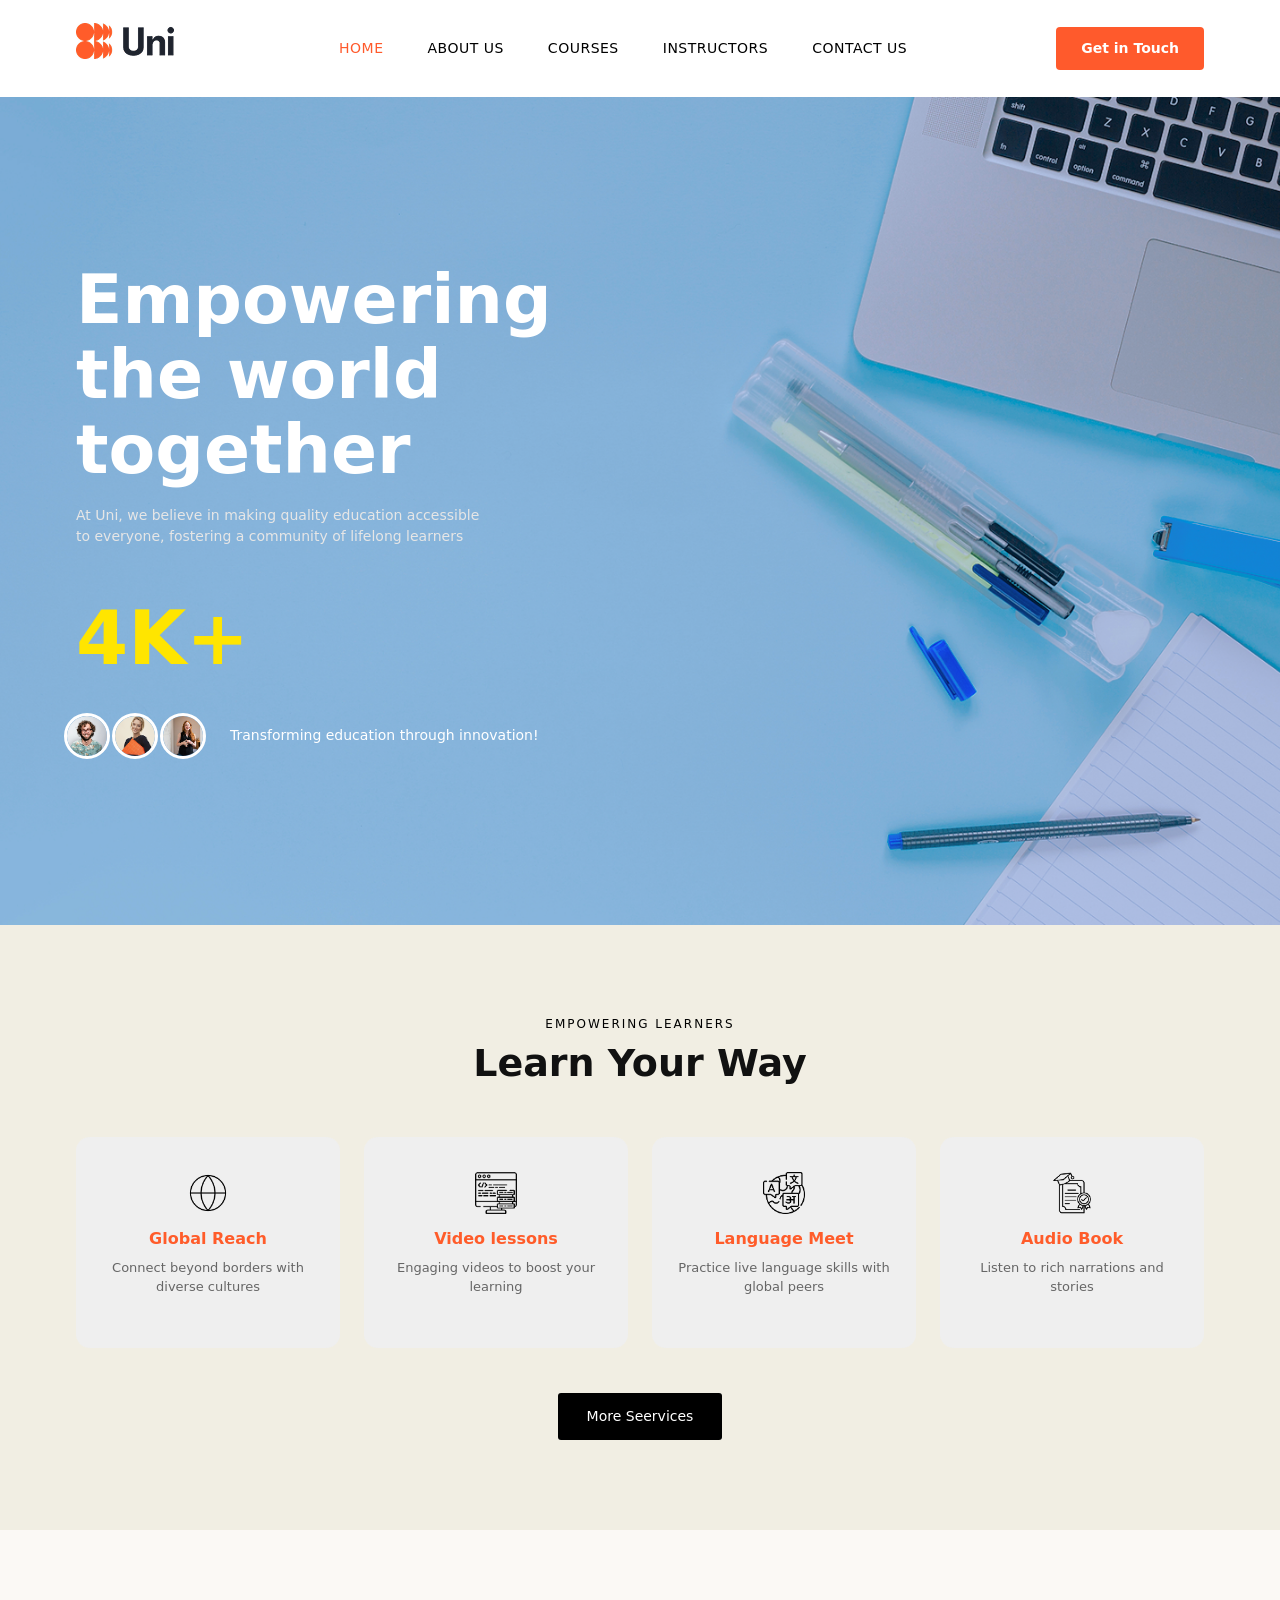
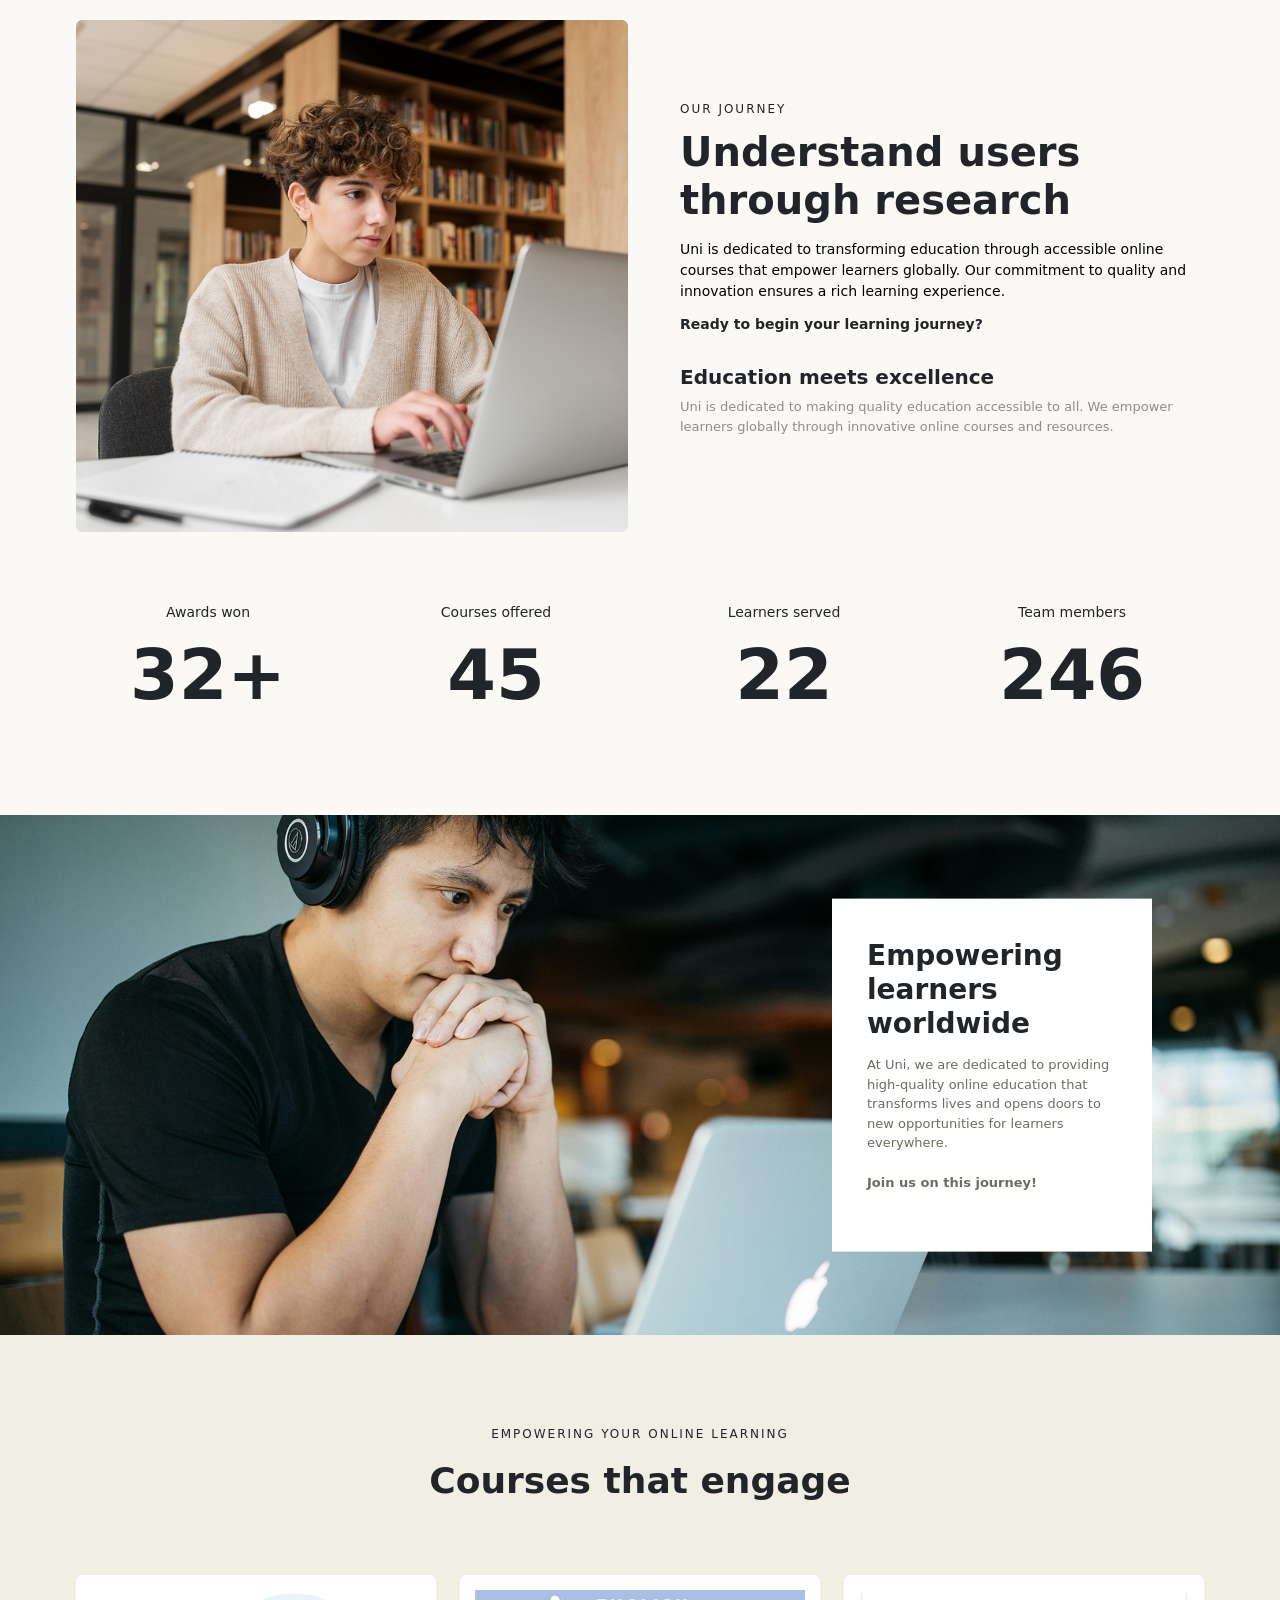
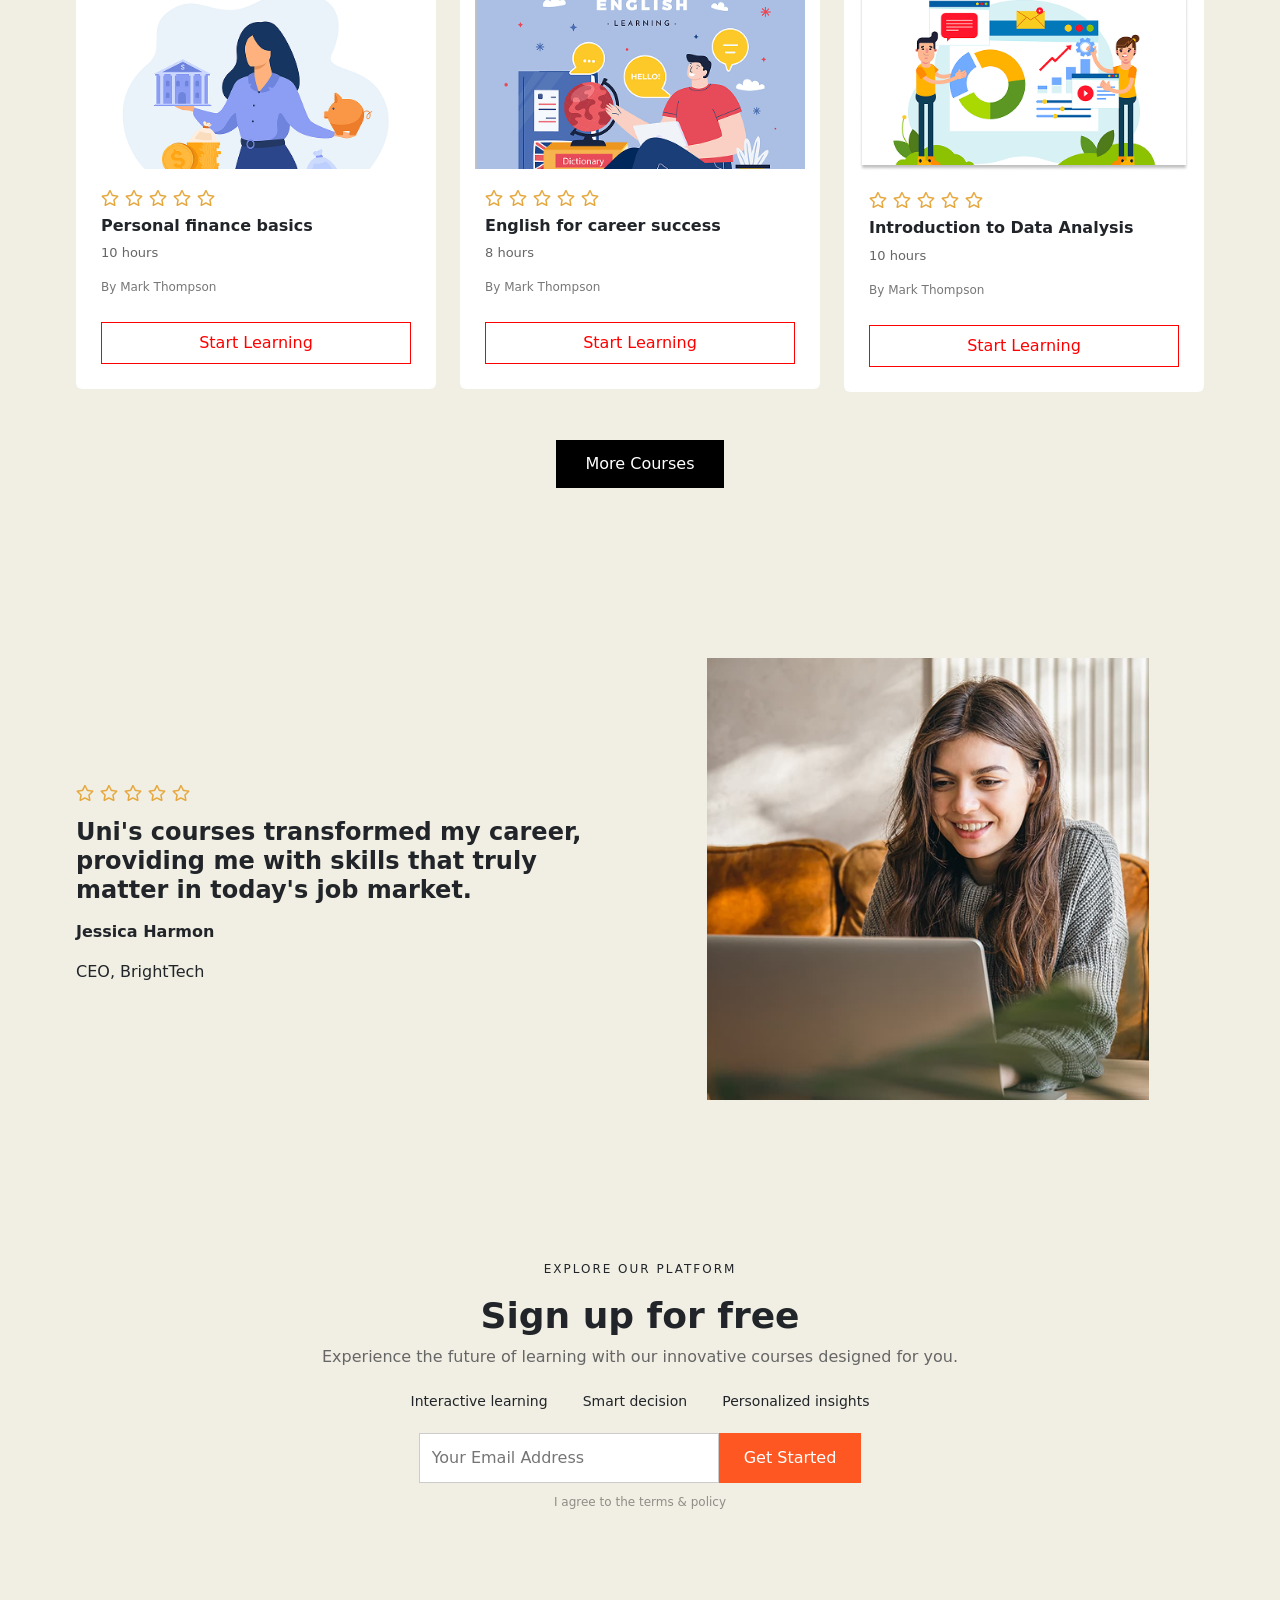
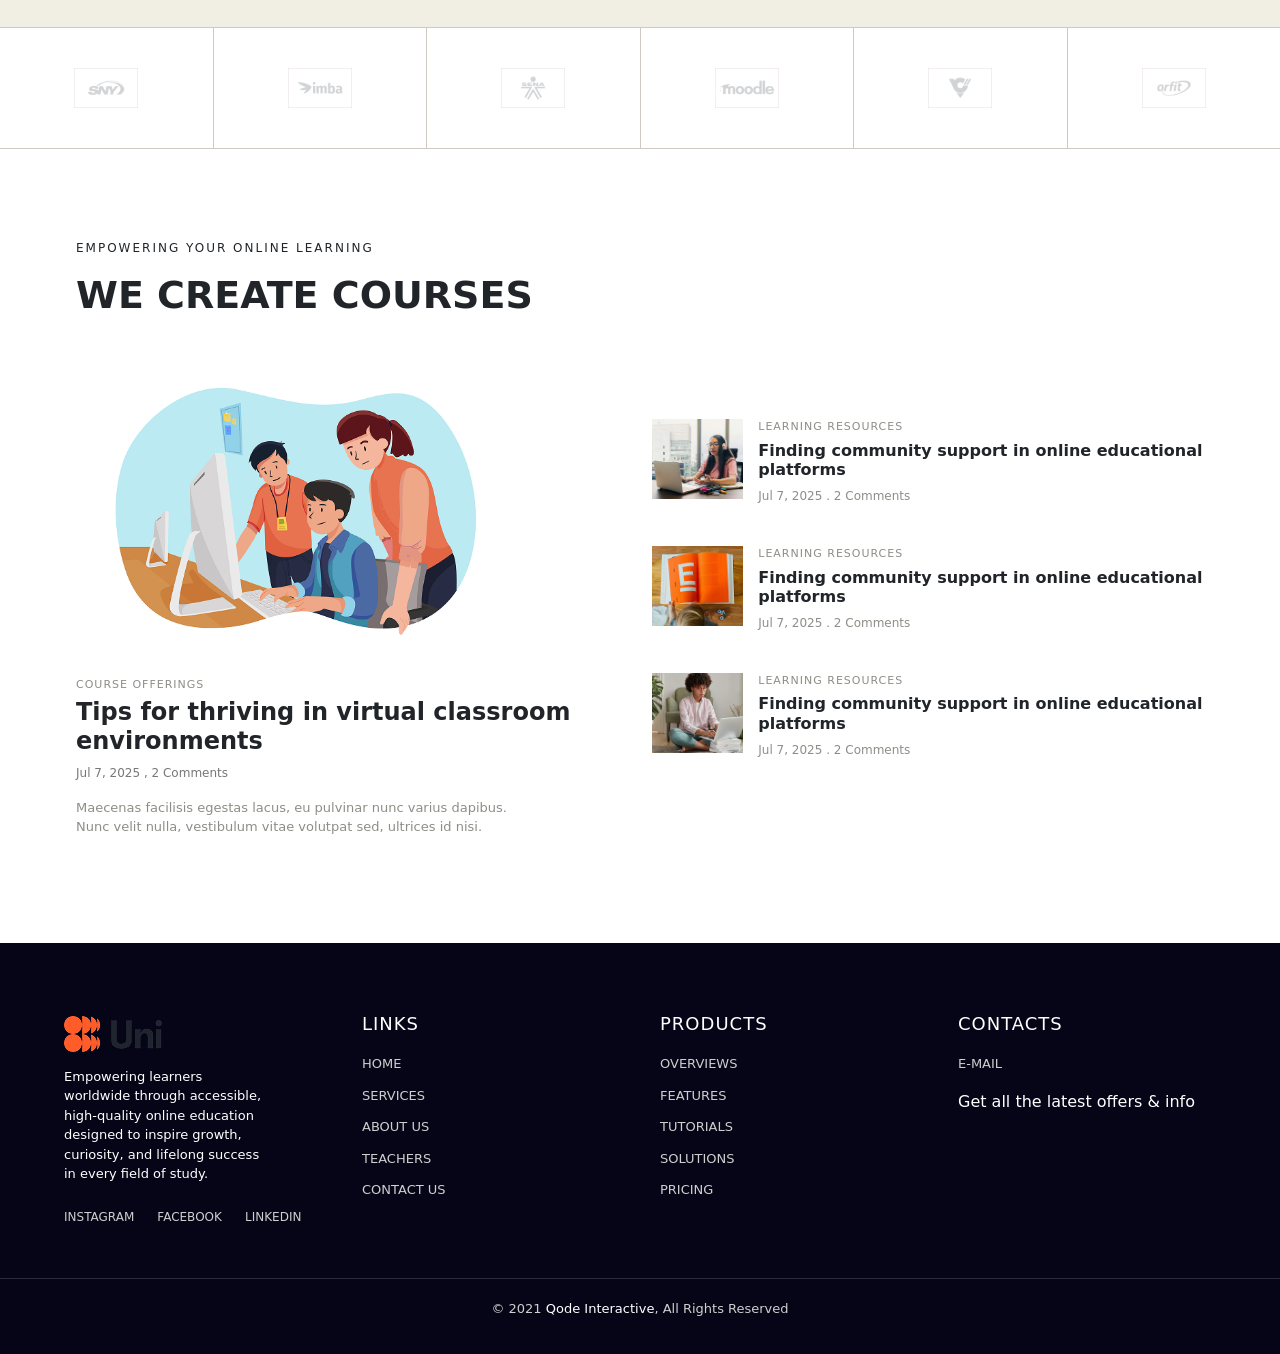
==== index.html @ 6bf29e07 "upload project" ====
<!doctype html>
<html lang="en">
  <head>
    <meta charset="UTF-8" />
    <meta name="viewport" content="width=device-width, initial-scale=1.0" />
    <title>Uni Website</title>


    <link
      href="https://cdn.jsdelivr.net/npm/bootstrap@5.3.8/dist/css/bootstrap.min.css"
      rel="stylesheet"
      integrity="sha384-sRIl4kxILFvY47J16cr9ZwB07vP4J8+LH7qKQnuqkuIAvNWLzeN8tE5YBujZqJLB"
      crossorigin="anonymous"
    />


    <link rel="stylesheet" href="./style.css" />
  </head>
  <body>
  
    <nav class="navbar navbar-expand-lg">
      <div class="container">
      
        <a class="navbar-brand" href="#">
          <div class="logo"><img src="./images/LOGO (1).png"></div>
        </a>

        
        <button
          class="navbar-toggler"
          type="button"
          data-bs-toggle="collapse"
          data-bs-target="#navbarNav"
        >
          <span class="navbar-toggler-icon"></span>
        </button>

        
        <div
          class="collapse navbar-collapse justify-content-center"
          id="navbarNav"
        >
          <ul class="navbar-nav">
            <li class="nav-item">
              <a class="nav-link active" href="./index.html">HOME</a>
            </li>
            <li class="nav-item">
              <a class="nav-link" href="./index2.html">ABOUT US</a>
            </li>
            <li class="nav-item">
              <a class="nav-link" href="./index3.html">COURSES</a>
            </li>
            <li class="nav-item">
              <a class="nav-link" href="./index4.html">INSTRUCTORS</a>
            </li>
            <li class="nav-item">
              <a class="nav-link" href="./index5.html">CONTACT US</a>
            </li>
          </ul>
        </div>

  
        <a href="#" class="btn btn-orange">Get in Touch</a>
      </div>
    </nav>

  
    <section class="hero">
      <div class="container">
        <div class="row align-items-center">
          <div class="col-lg-6">
            <h1>Empowering <br />the world <br />together</h1>

            <p>
              At Uni, we believe in making quality education accessible to
              everyone, fostering a community of lifelong learners
            </p>

            <div class="count">4K+</div>

            <div class="students">
              <img src="./images/student 1.png" />
              <img src="./images/student 2.png" />
              <img src="./images/student 3.png" />
              <span>Transforming education through innovation!</span>
            </div>
          </div>
        </div>
      </div>
    </section>
    
<section class="learn-section">
  <div class="container text-center">

    <p class="learn-subtitle">EMPOWERING LEARNERS</p>
    <h2 class="learn-title">Learn Your Way</h2>

    <div class="row justify-content-center learn-row">


      <div class="col-lg-3 col-md-6">
        <div class="learn-card">
          <img src="./images/globe.png">
          <h5>Global Reach</h5>
          <p>Connect beyond borders with diverse cultures</p>
        </div>
      </div>

    
      <div class="col-lg-3 col-md-6">
        <div class="learn-card">
          <img src="./images/data 2.png">
          <h5>Video lessons</h5>
          <p>Engaging videos to boost your learning</p>
        </div>
      </div>

    
      <div class="col-lg-3 col-md-6">
        <div class="learn-card">
          <img src="./images/data 2 (1).png">
          <h5>Language Meet</h5>
          <p>Practice live language skills with global peers</p>
        </div>
      </div>

    
      <div class="col-lg-3 col-md-6">
        <div class="learn-card">
          <img src="./images/data 2 (2).png">
          <h5>Audio Book</h5>
          <p>Listen to rich narrations and stories</p>
        </div>
      </div>

    </div>

    <button class="btn more-btn">More Seervices</button>

  </div>
</section>



<section class="journey-section">
  <div class="container">

    <div class="row align-items-center">

      
      <div class="col-lg-6">
        <div class="journey-img">
          <img src="./images/Frame 13.png" class="img-fluid">
        </div>
      </div>

    
      <div class="col-lg-6 journey-content">
        <p class="journey-sub">OUR JOURNEY</p>
        <h2>Understand users <br> through research</h2>

        <p class="journey-text">
          Uni is dedicated to transforming education through accessible online courses that empower learners globally.
          Our commitment to quality and innovation ensures a rich learning experience.
        </p>

        <p class="journey-bold">Ready to begin your learning journey?</p>

        <div class="journey-bottom">
          <h5>Education meets excellence</h5>
          <p>
            Uni is dedicated to making quality education accessible to all. We empower learners globally through innovative
            online courses and resources.
          </p>
        </div>
      </div>

    </div>

    
    <div class="row stats-row text-center">

      <div class="col-md-3 col-6">
        <p class="stat-title">Awards won</p>
        <h1>32+</h1>
      </div>

      <div class="col-md-3 col-6">
        <p class="stat-title">Courses offered</p>
        <h1>45</h1>
      </div>

      <div class="col-md-3 col-6">
        <p class="stat-title">Learners served</p>
        <h1>22</h1>
      </div>

      <div class="col-md-3 col-6">
        <p class="stat-title">Team members</p>
        <h1>246</h1>
      </div>

    </div>

  </div>
</section>



<section class="empower-section">
  <div class="container-fluid p-0 position-relative">

  
    <img src="./images/05..png" class="empower-img">

    
    <div class="empower-card">
      <h3>Empowering<br>learners<br>worldwide</h3>

      <p>
        At Uni, we are dedicated to providing high-quality online education that transforms
        lives and opens doors to new opportunities for learners everywhere.
      </p>

      <p class="empower-join">Join us on this journey!</p>
    </div>

  </div>
</section>



<section class="courses-section">
  <div class="container">

    <p class="section-sub">EMPOWERING YOUR ONLINE LEARNING</p>
    <h2 class="section-title text-center">Courses that engage</h2>

    <div class="row mt-5 g-4">

    
      <div class="col-lg-4 col-md-6">
        <div class="course-card">
          <img src="./images/Frame 22.png" class="img-fluid">
          <div class="course-body">
            <div class="stars"><img src="./images/stars.png"></div>
            <h6>Personal finance basics</h6>
            <p class="duration">10 hours</p>
            <p class="author">By Mark Thompson</p>
            <button class="start-btn">Start Learning</button>
          </div>
        </div>
      </div>

      
      <div class="col-lg-4 col-md-6">
        <div class="course-card">
          <img src="./images/card 2.png" class="img-fluid">
          <div class="course-body">
            <div class="stars"><img src="./images/stars.png"></div>
            <h6>English for career success</h6>
            <p class="duration">8 hours</p>
            <p class="author">By Mark Thompson</p>
            <button class="start-btn">Start Learning</button>
          </div>
        </div>
      </div>

  
      <div class="col-lg-4 col-md-6">
        <div class="course-card">
          <img src="./images/Frame 22 (2).png" class="img-fluid">
          <div class="course-body">
            <div class="stars"><img src="./images/stars.png"></div>
            <h6>Introduction to Data Analysis</h6>
            <p class="duration">10 hours</p>
            <p class="author">By Mark Thompson</p>
            <button class="start-btn">Start Learning</button>
          </div>
        </div>
      </div>

    </div>

    <div class="text-center">
      <button class="black-btn mt-5">More Courses</button>
    </div>

  </div>
</section>


<section class="testimonial-section">
  <div class="container">
    <div class="row align-items-center">

      <div class="col-lg-6">
        <div class="stars"><img src="./images/stars.png"></div>
        <h4 class="testimonial-text">
          Uni's courses transformed my career, providing me with skills that truly matter in today's job market.
        </h4>
        <p class="testimonial-name">Jessica Harmon</p>
        <span class="testimonial-role">CEO, BrightTech</span>
      </div>

      <div class="col-lg-6 text-center">
        <img src="./images/Frame 34.png" class="img-fluid testimonial-img">
      </div>

    </div>
  </div>
</section>


<section class="signup-section text-center">
  <div class="container">

    <p class="section-sub">EXPLORE OUR PLATFORM</p>
    <h2 class="section-title">Sign up for free</h2>
    <p class="signup-desc">
      Experience the future of learning with our innovative courses designed for you.
    </p>

    <div class="features">
      <span> Interactive learning</span>
      <span> Smart decision</span>
      <span>Personalized insights</span>
    </div>

    <div class="signup-box">
      <input type="text" placeholder="Your Email Address">
      <button class="get-btn">Get Started</button>
    </div>

    <p class="terms">I agree to the terms & policy</p>

  </div>
</section>




<section class="logo-section">
  <div class="logo-container">

    <div class="logo-box">
      <img src="./images/Frame 53.svg">
    </div>

    <div class="logo-box">
      <img src="./images/Frame 55.svg">
    </div>

    <div class="logo-box">
      <img src="./images/Frame 57.svg">
    </div>

    <div class="logo-box">
      <img src="./images/Frame 54.svg">
    </div>

    <div class="logo-box">
      <img src="./images/Frame 56.svg">
    </div>

    <div class="logo-box">
      <img src="./images/Frame 58.svg">
    </div>

  </div>
</section>




<section class="create-course-section">
  <div class="container">

    <p class="create-sub">EMPOWERING YOUR ONLINE LEARNING</p>
    <h2 class="create-title">WE CREATE COURSES</h2>

    <div class="row align-items-center mt-5">

      
      <div class="col-lg-6">

        <img src="./images/Frame 60.png"
        class="img-fluid main-illustration">

        <p class="mini-sub mt-4">COURSE OFFERINGS</p>
        <h4 class="left-heading">
          Tips for thriving in virtual classroom environments
        </h4>

        <p class="left-date">Jul 7, 2025 , 2 Comments</p>

        <p class="left-desc">
          Maecenas facilisis egestas lacus, eu pulvinar nunc varius dapibus.
          Nunc velit nulla, vestibulum vitae volutpat sed, ultrices id nisi.
        </p>

      </div>

    
      <div class="col-lg-6">

        
        <div class="blog-item d-flex">
          <img src="./images/Frame 62.png" class="blog-img">
          <div>
            <p class="mini-sub">LEARNING RESOURCES</p>
            <h6>Finding community support in online educational platforms</h6>
            <p class="blog-date">Jul 7, 2025 . 2 Comments</p>
          </div>
        </div>

      
        <div class="blog-item d-flex">
          <img src="./images/Frame 62 (1).png" class="blog-img">
          <div>
            <p class="mini-sub">LEARNING RESOURCES</p>
            <h6>Finding community support in online educational platforms</h6>
            <p class="blog-date">Jul 7, 2025 . 2 Comments</p>
          </div>
        </div>

      
        <div class="blog-item d-flex">
          <img src="./images/Frame 62 (2).png" class="blog-img">
          <div>
            <p class="mini-sub">LEARNING RESOURCES</p>
            <h6>Finding community support in online educational platforms</h6>
            <p class="blog-date">Jul 7, 2025 . 2 Comments</p>
          </div>
        </div>

      </div>

    </div>

  </div>
</section>




<footer class="footer">
  <div class="footer-container">

    
    <div class="footer-col footer-about">
      <h2 class="logo"><img src="./images/LOGO (1).png"></h2>
      <p>
        Empowering learners worldwide through accessible, high-quality online education
        designed to inspire growth, curiosity, and lifelong success in every field of study.
      </p>

      <div class="social-links">
        <a href="#">INSTAGRAM</a>
        <a href="#">FACEBOOK</a>
        <a href="#">LINKEDIN</a>
      </div>
    </div>

    
    <div class="footer-col">
      <h3>LINKS</h3>
      <nav class="footer-nav">
        <a href="#">HOME</a>
        <a href="#">SERVICES</a>
        <a href="#">ABOUT US</a>
        <a href="#">TEACHERS</a>
        <a href="#">CONTACT US</a>
      </nav>
    </div>


    <div class="footer-col">
      <h3>PRODUCTS</h3>
      <nav class="footer-nav">
        <a href="#">OVERVIEWS</a>
        <a href="#">FEATURES</a>
        <a href="#">TUTORIALS</a>
        <a href="#">SOLUTIONS</a>
        <a href="#">PRICING</a>
      </nav>
    </div>

    
    <div class="footer-col">
      <h3>CONTACTS</h3>
      <nav class="footer-nav">
        <a href="#">E-MAIL</a>
      </nav>
      <p class="subscribe"></p> Get all the latest offers & info</p>
    </div>

  </div>

  
  <div class="footer-bottom">
    <p>© 2021 <a href="#">Qode Interactive</a>, All Rights Reserved</p>
  </div>
</footer>






    
    <script
      src="https://cdn.jsdelivr.net/npm/bootstrap@5.3.8/dist/js/bootstrap.bundle.min.js"
      integrity="sha384-FKyoEForCGlyvwx9Hj09JcYn3nv7wiPVlz7YYwJrWVcXK/BmnVDxM+D2scQbITxI"
      crossorigin="anonymous"
    ></script>
  </body>
</html>
---- style.css ----
*{
  margin:0;
  padding:0;
  box-sizing:border-box;
}




.container{
  width:90%;
  max-width:1472px;
  margin:auto;
}


.navbar{
  background:#ffffff;
  padding:18px 0;
}

.navbar-brand{
  font-weight:700;
  font-size:22px;
}

.logo-dot{
  color:#ff5a2c;
}

.nav-link{
  color:#000 !important;
  font-weight:500;
  margin:0 14px;
  font-size:14px;
  letter-spacing:0.5px;
}

.nav-link.active{
  color:#ff5a2c !important;
}

.btn-orange{
  background:#ff5a2c;
  color:#fff;
  padding:10px 24px;
  border-radius:4px;
  font-size:14px;
  font-weight:600;
}

.btn-orange:hover{
  background:#e64a19;
  color:#fff;
}


.hero{
  background:url(./images/BANNER.png);
  background-size:cover;
  background-position:center;
  min-height:92vh;
  display:flex;
  align-items:center;
  color:#fff;
}


.hero h1{
  font-size:68px;
  font-weight:700;
  line-height:1.1;
}

.hero p{
  font-size:14px;
  color:#e6e6e6;
  margin-top:18px;
  width:75%;
}


.count{
  font-size:75px;
  font-weight:700;
  color:#ffe500;
  margin-top:35px;
}


.students{
  display:flex;
  align-items:center;
  gap:14px;
  margin-top:18px;
}

.students img{
  width:46px;
  height:46px;
  border-radius:50%;
  border:3px solid #fff;
  margin-left:-12px;
}

.students span{
  font-size:14px;
  margin-left:10px;
  color:#fff;
}


@media(max-width:992px){

  .hero h1{
    font-size:48px;
  }

  .hero p{
    width:100%;
  }

}

@media(max-width:768px){

  .hero{
    text-align:center;
    padding:60px 0;
  }

  .hero h1{
    font-size:38px;
  }

  .students{
    justify-content:center;
    flex-wrap:wrap;
  }

}






.learn-section{
  background:#F1EEE3;
  padding:90px 0;
  text-align:center;
}

.learn-subtitle{
  font-size:12px;
  letter-spacing:2px;
  color:#000000;
  margin-bottom:8px;
}

.learn-title{
  font-size:38px;
  font-weight:700;
  color:#111;
}

.learn-row{
  margin-top:50px;
}

.learn-card{
  background:#efefef;
  padding:35px 20px;
  border-radius:14px;
  height:100%;
  transition:0.3s;
}

.learn-card:hover{
  transform:translateY(-8px);
}

.learn-card img{
  width:42px;
  margin-bottom:15px;
}

.learn-card h5{
  color:#FF5C2A;
  font-size:16px;
  margin-bottom:10px;
  font-weight:600;
}

.learn-card p{
  font-size:13px;
  color:#666;
}


.more-btn{
  background:#000;
  color:#fff;
  padding:12px 28px;
  margin-top:45px;
  border-radius:3px;
  font-size:14px;
}

.more-btn:hover{
  background:#000000;
  color:#fff;
}


@media (max-width:1200px){
  .learn-section{
    padding:80px 0;
  }
}


@media (max-width:992px){

  .learn-title{
    font-size:32px;
  }

  .learn-row{
    row-gap:25px;
  }

  .learn-card{
    padding:30px 18px;
  }

  .learn-card img{
    width:38px;
  }

}


@media (max-width:768px){

  .learn-section{
    padding:70px 0;
  }

  .learn-subtitle{
    font-size:11px;
  }

  .learn-title{
    font-size:26px;
  }

  .learn-row{
    margin-top:35px;
    row-gap:20px;
  }

  .learn-card{
    padding:28px 18px;
  }

  .learn-card h5{
    font-size:15px;
  }

  .learn-card p{
    font-size:12px;
  }

  .more-btn{
    margin-top:35px;
    padding:11px 24px;
    font-size:13px;
  }

}


@media (max-width:480px){

  .learn-title{
    font-size:22px;
  }

  .learn-card{
    padding:25px 15px;
  }

  .learn-card img{
    width:34px;
  }

  .more-btn{
    width:70%;
  }

}





.journey-section{
  background:#FBF9F5;
  padding:90px 0;
}

.journey-img img{
  width:100%;
  border-radius:6px;
}


.journey-content{
  padding-left:40px;
}

.journey-sub{
  font-size:12px;
  letter-spacing:2px;
  margin-bottom:10px;
}

.journey-content h2{
  font-size:40px;
  font-weight:700;
  margin-bottom:15px;
}

.journey-text{
  font-size:14px;
  color:#000000;
  margin-bottom:12px;
}

.journey-bold{
  font-size:14px;
  font-weight:600;
  margin-bottom:30px;
}

.journey-bottom h5{
  font-weight:700;
  margin-bottom:8px;
}

.journey-bottom p{
  font-size:13px;
  color:#8E8D87;
}


.stats-row{
  margin-top:70px;
}

.stat-title{
  font-size:14px;
  margin-bottom:10px;
}

.stats-row h1{
  font-size:70px;
  font-weight:800;
}


@media(max-width:992px){

  .journey-content{
    padding-left:0;
    margin-top:40px;
  }

  .journey-content h2{
    font-size:32px;
  }

  .stats-row h1{
    font-size:50px;
  }
}

@media(max-width:768px){

  .journey-section{
    padding:70px 0;
    text-align:center;
  }

  .journey-content h2{
    font-size:26px;
  }

  .stats-row{
    row-gap:30px;
  }

  .stats-row h1{
    font-size:42px;
  }
}



.empower-section{
  position:relative;
  width:100%;
}

.empower-img{
  width:100%;
  height:520px;
  object-fit:cover;
  display:block;
}


.empower-card{
  position:absolute;
  top:50%;
  right:10%;
  transform:translateY(-50%);
  background:#FFFFFF;
  padding:40px 35px;
  width:320px;
}

.empower-card h3{
  font-size:28px;
  font-weight:700;
  margin-bottom:15px;
}

.empower-card p{
  font-size:13px;
  color:#6E6C62;
  margin-bottom:20px;
}

.empower-join{
  font-weight:600;
  color:#000;
}


@media(max-width:992px){

  .empower-img{
    height:450px;
  }

  .empower-card{
    right:5%;
    width:300px;
  }
}

@media(max-width:768px){

  .empower-img{
    height:420px;
  }

  .empower-card{
    position:static;
    transform:none;
    width:90%;
    margin: -80px auto 0;
    text-align:center;
  }
}

@media(max-width:480px){

  .empower-card{
    padding:30px 20px;
  }

  .empower-card h3{
    font-size:22px;
  }
}





.courses-section{
  background:#F1EEE3;
  padding:90px 0;
}

.section-sub{
  text-align:center;
  font-size:12px;
  letter-spacing:2px;
}

.section-title{
  font-size:36px;
  font-weight:700;
  margin-top:10px;
}


.course-card{
  background:white;
  padding:15px;
  border-radius:6px;
}

.course-body{
  padding:10px;
}

.stars{
  color:orange;
  font-size:14px;
  margin:8px 0;
}

.course-body h6{
  font-weight:600;
}

.duration{
  font-size:13px;
  color:#666;
}

.author{
  font-size:12px;
  color:#777;
}

.start-btn{
  width:100%;
  border:1px solid red;
  background:none;
  padding:8px;
  margin-top:10px;
  color:red;
}

.black-btn{
  background:#000;
  color:#fff;
  padding:12px 30px;
  border:none;
}


.testimonial-section{
  background:#F1EEE3;
  padding:80px 0;
}

.testimonial-text{
  font-weight:600;
  margin:15px 0;
}

.testimonial-name{
  font-weight:600;
}

.testimonial-img{
  width:80%;
}


.signup-section{
  background:#F1EEE3;
  padding:80px 0 100px;
}

.signup-desc{
  color:#666;
  margin-bottom:20px;
}

.features span{
  margin:0 15px;
  font-size:14px;
}

.signup-box{
  display:flex;
  justify-content:center;
  margin-top:20px;
}

.signup-box input{
  width:300px;
  padding:12px;
  border:1px solid #ccc;
}

.get-btn{
  background:#ff5722;
  color:#fff;
  border:none;
  padding:12px 25px;
}

.terms{
  font-size:12px;
  color:#8E8D87;
  margin-top:10px;
}


@media (max-width:1200px){

  .section-title{
    font-size:32px;
  }

  .course-card{
    padding:12px;
  }

  .testimonial-img{
    width:90%;
  }
}


@media (max-width:992px){

  .courses-section,
  .testimonial-section,
  .signup-section{
    padding:70px 0;
  }

  .section-title{
    font-size:28px;
  }

  .course-body h6{
    font-size:15px;
  }

  .testimonial-text{
    font-size:18px;
  }

  .testimonial-section .row{
    text-align:center;
  }

  .testimonial-img{
    margin-top:30px;
    width:80%;
  }

}


@media (max-width:768px){

  .section-sub{
    font-size:11px;
  }

  .section-title{
    font-size:24px;
  }

  .courses-section{
    padding:60px 0;
  }

  .course-card{
    margin-bottom:15px;
  }

  .black-btn{
    padding:10px 22px;
    font-size:14px;
  }

  
  .testimonial-text{
    font-size:16px;
    line-height:1.5;
  }

  .testimonial-img{
    width:100%;
    margin-top:25px;
  }

  
  .signup-desc{
    font-size:14px;
    padding:0 10px;
  }

  .features{
    display:flex;
    flex-direction:column;
    gap:8px;
    margin-top:15px;
  }

  .signup-box{
    flex-direction:column;
    align-items:center;
    gap:10px;
  }

  .signup-box input{
    width:90%;
  }

  .get-btn{
    width:90%;
  }

}


@media (max-width:480px){

  .section-title{
    font-size:20px;
  }

  .course-body{
    text-align:center;
  }

  .stars{
    font-size:12px;
  }

  .testimonial-text{
    font-size:15px;
  }

  .terms{
    font-size:11px;
  }

}




.logo-section{
  width:100%;
  background:white;
  padding:0;
}


.logo-container{
  width:100%;
  display:flex;
  border-top:1px solid #cfcac1;
  border-bottom:1px solid #cfcac1;
}


.logo-box{
  flex:1;
  height:120px;
  display:flex;
  align-items:center;
  justify-content:center;
  border-right:1px solid #cfcac1;
}

.logo-box:last-child{
  border-right:none;
}


.logo-box img{
  width:100%;          
  max-width:120px;     
  max-height:40px;
  object-fit:contain;
  
}

.logo-box img:hover{
  opacity:0.8;
}


@media(max-width:992px){

  .logo-box{
    height:100px;
  }

  .logo-box img{
    max-width:90px;
    max-height:30px;
  }
}


@media(max-width:768px){

  .logo-container{
    flex-wrap:wrap;
  }

  .logo-box{
    width:33.33%;
    flex:none;
    border-bottom:1px solid #cfcac1;
  }
}


@media(max-width:480px){

  .logo-box{
    width:50%;
  }

}



.create-course-section{
  background:#FFFFFF;
  padding:90px 0;
}

.create-sub{
  font-size:12px;
  letter-spacing:2px;
  text-align:left;
}

.create-title{
  font-size:38px;
  font-weight:700;
  margin-top:8px;
}


.main-illustration{
  width:80%;
}

.mini-sub{
  font-size:11px;
  letter-spacing:1px;
  color:#8E8D87;
  margin-bottom:5px;
}

.left-heading{
  font-weight:700;
  margin-bottom:8px;
}

.left-date{
  font-size:12px;
  color:#777;
}

.left-desc{
  font-size:13px;
  color:#8E8D87;
  width:80%;
}


.blog-item{
  gap:15px;
  margin-bottom:25px;
  align-items:flex-start;
}

.blog-img{
  width:110px;
  height:80px;
  object-fit:cover;
}

.blog-item h6{
  font-weight:600;
}

.blog-date{
  font-size:12px;
  color:#8E8D87;
}


@media(max-width:992px){

  .create-title{
    font-size:30px;
  }

  .main-illustration{
    width:100%;
    margin-bottom:20px;
  }

  .left-desc{
    width:100%;
  }
}

@media(max-width:768px){

  .create-course-section{
    padding:70px 0;
  }

  .create-title{
    font-size:24px;
  }

  .blog-item{
    flex-direction:column;
  }

  .blog-img{
    width:100%;
    height:150px;
  }
}



.footer{
  background:#050517;
  color:#fff;
  padding-top:70px;
}

.footer-container{
  width:90%;
  max-width:1200px;
  margin:auto;
  display:flex;
  justify-content:space-between;
  gap:40px;
  flex-wrap:wrap;
}

.footer-col{
  flex:1;
  min-width:180px;
}

.logo{
  color:#ffd400;
  margin-bottom:15px;
}

.footer-about p{
  font-size:13px;
  color:#FFFFFF;
  width:80%;
}


.footer-col h3{
  margin-bottom:20px;
  font-size:18px;
  letter-spacing:1px;
}


.footer-nav{
  display:flex;
  flex-direction:column;
  gap:12px;
}

.footer-nav a{
  text-decoration:none;
  color:#cfcfcf;
  font-size:13px;
  transition:0.3s;
}

.footer-nav a:hover{
  color:#fff;
}

.social-links{
  margin-top:20px;
}

.social-links a{
  margin-right:18px;
  font-size:12px;
  color:#cfcfcf;
  text-decoration:none;
}

.social-links a:hover{
  color:#fff;
}


.subscribe{
  font-size:12px;
  color:#cfcfcf;
  margin-top:10px;
}


.footer-bottom{
  border-top:1px solid #2a2a40;
  text-align:center;
  padding:20px 0;
  margin-top:50px;
}

.footer-bottom p{
  font-size:13px;
  color:#cfcfcf;
}

.footer-bottom a{
  color:#fff;
  text-decoration:none;
}


@media (max-width:1200px){

  .footer-container{
    width:92%;
  }

  .footer-about p{
    width:100%;
  }
}


@media (max-width:992px){

  .footer-container{
    flex-wrap:wrap;
    gap:40px;
  }

  .footer-col{
    flex:45%;
  }

  .footer-col h3{
    font-size:16px;
  }

}


@media (max-width:768px){

  .footer{
    padding-top:50px;
  }

  .footer-container{
    flex-direction:column;
    gap:35px;
  }

  .footer-col{
    width:100%;
  }

  .footer-about p{
    font-size:13px;
    line-height:1.6;
  }

  .social-links{
    margin-top:15px;
  }

  .footer-nav a{
    font-size:13px;
  }

  .footer-bottom{
    margin-top:35px;
    padding:18px 10px;
  }

}


@media (max-width:480px){

  .logo{
    font-size:22px;
  }

  .footer-col h3{
    font-size:15px;
  }

  .footer-nav a{
    font-size:12px;
  }

  .footer-bottom p{
    font-size:12px;
  }

}
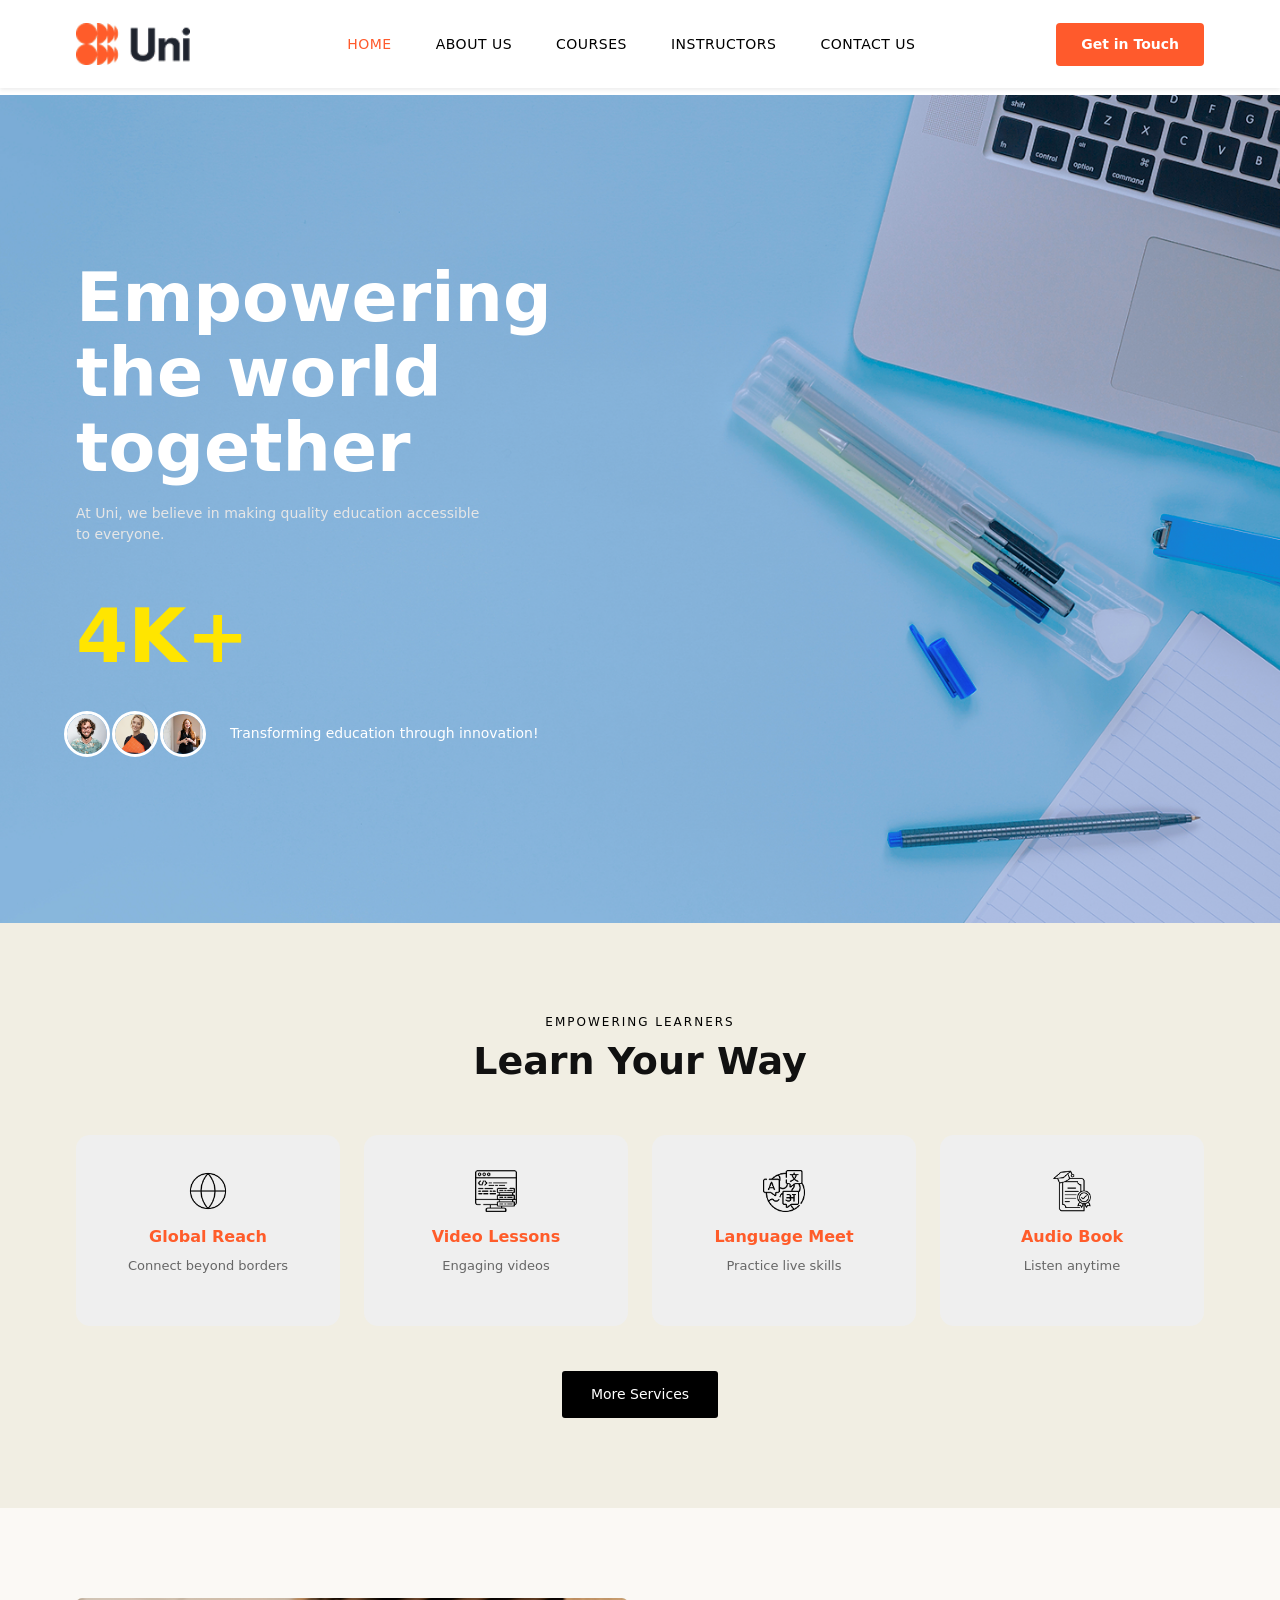
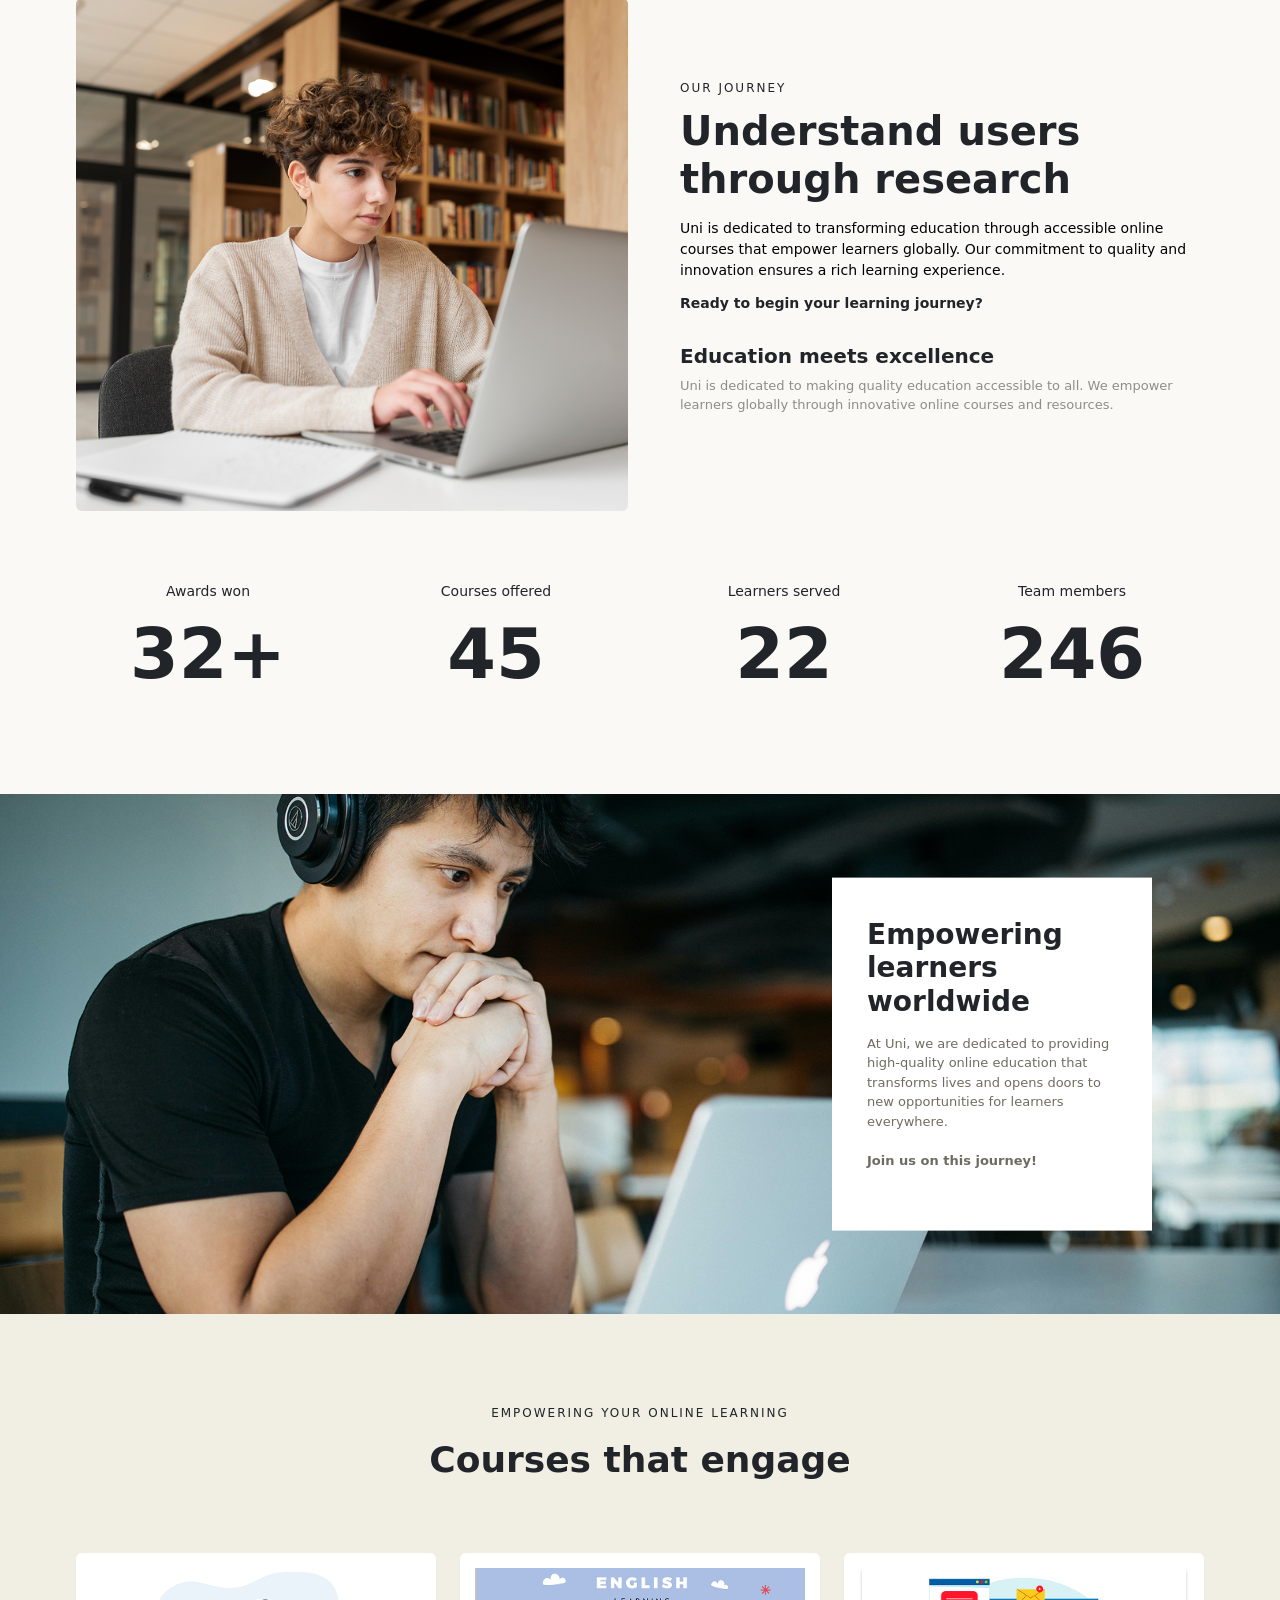
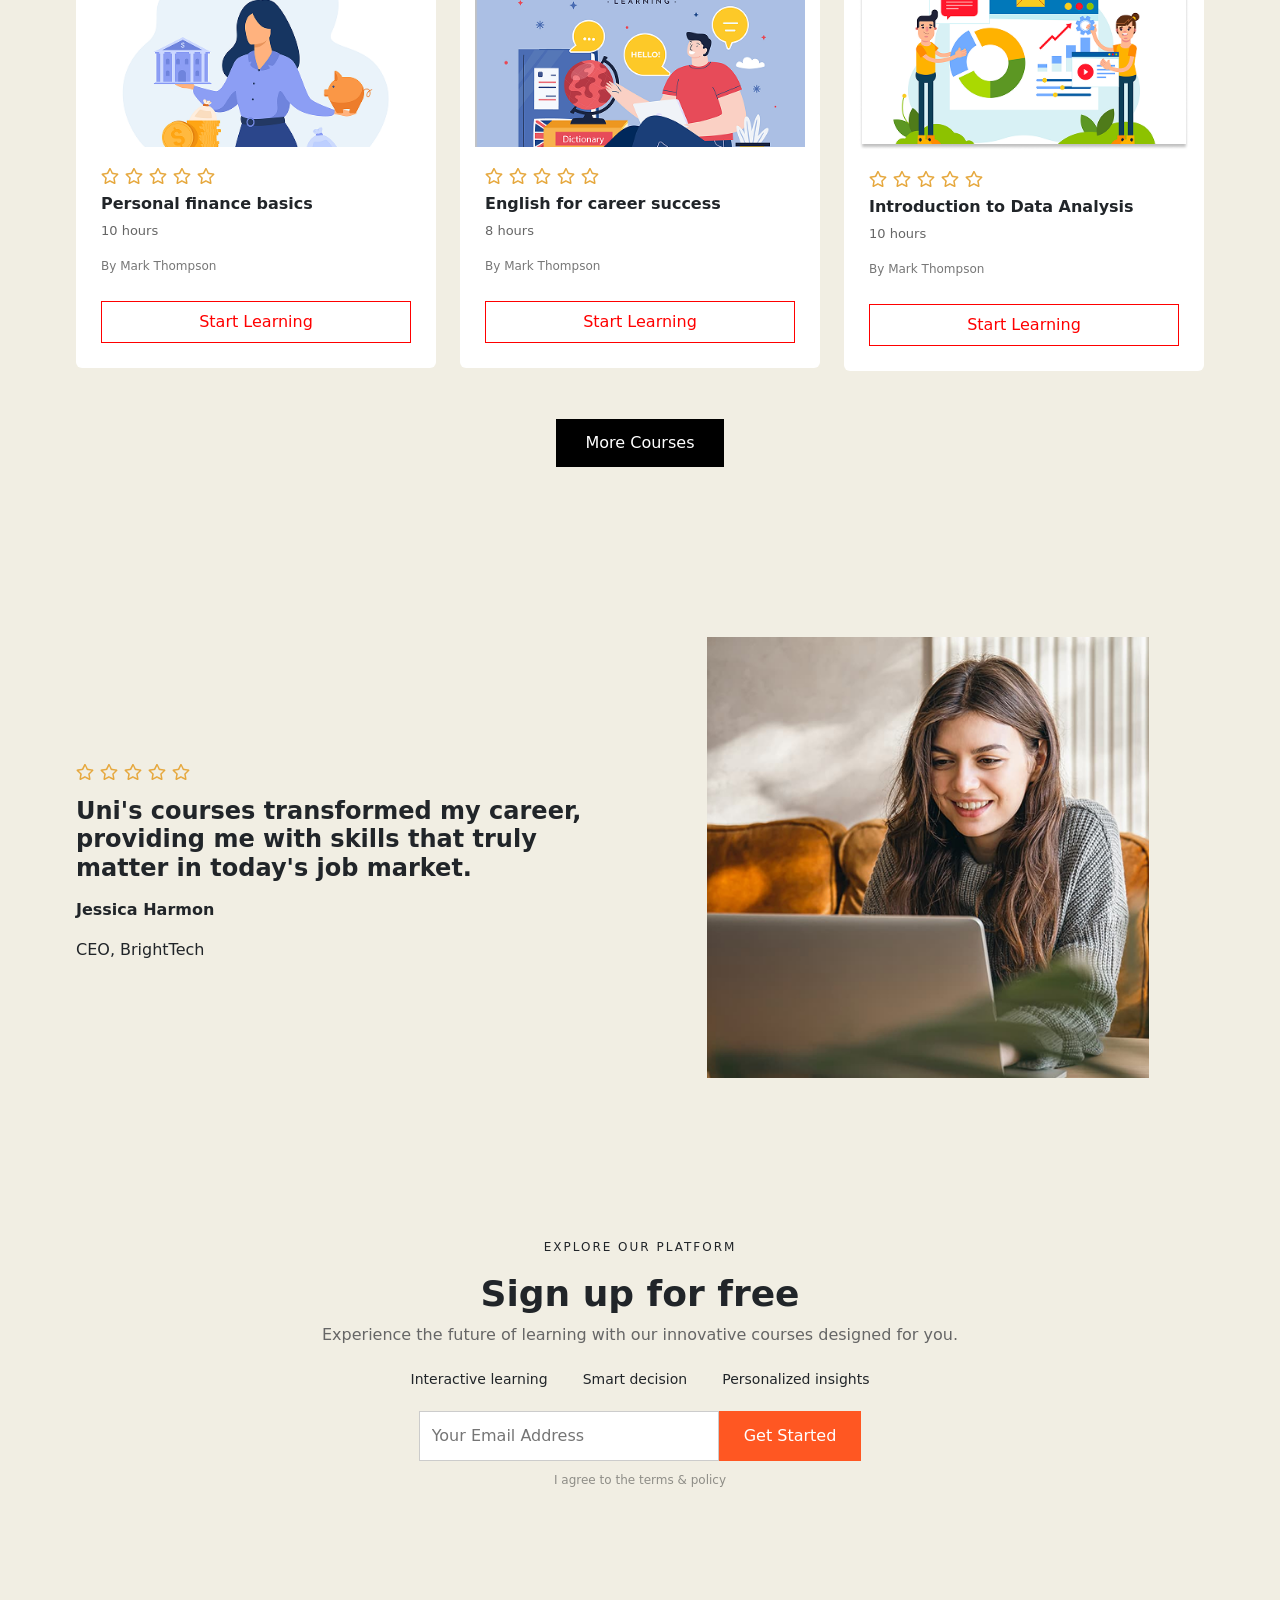
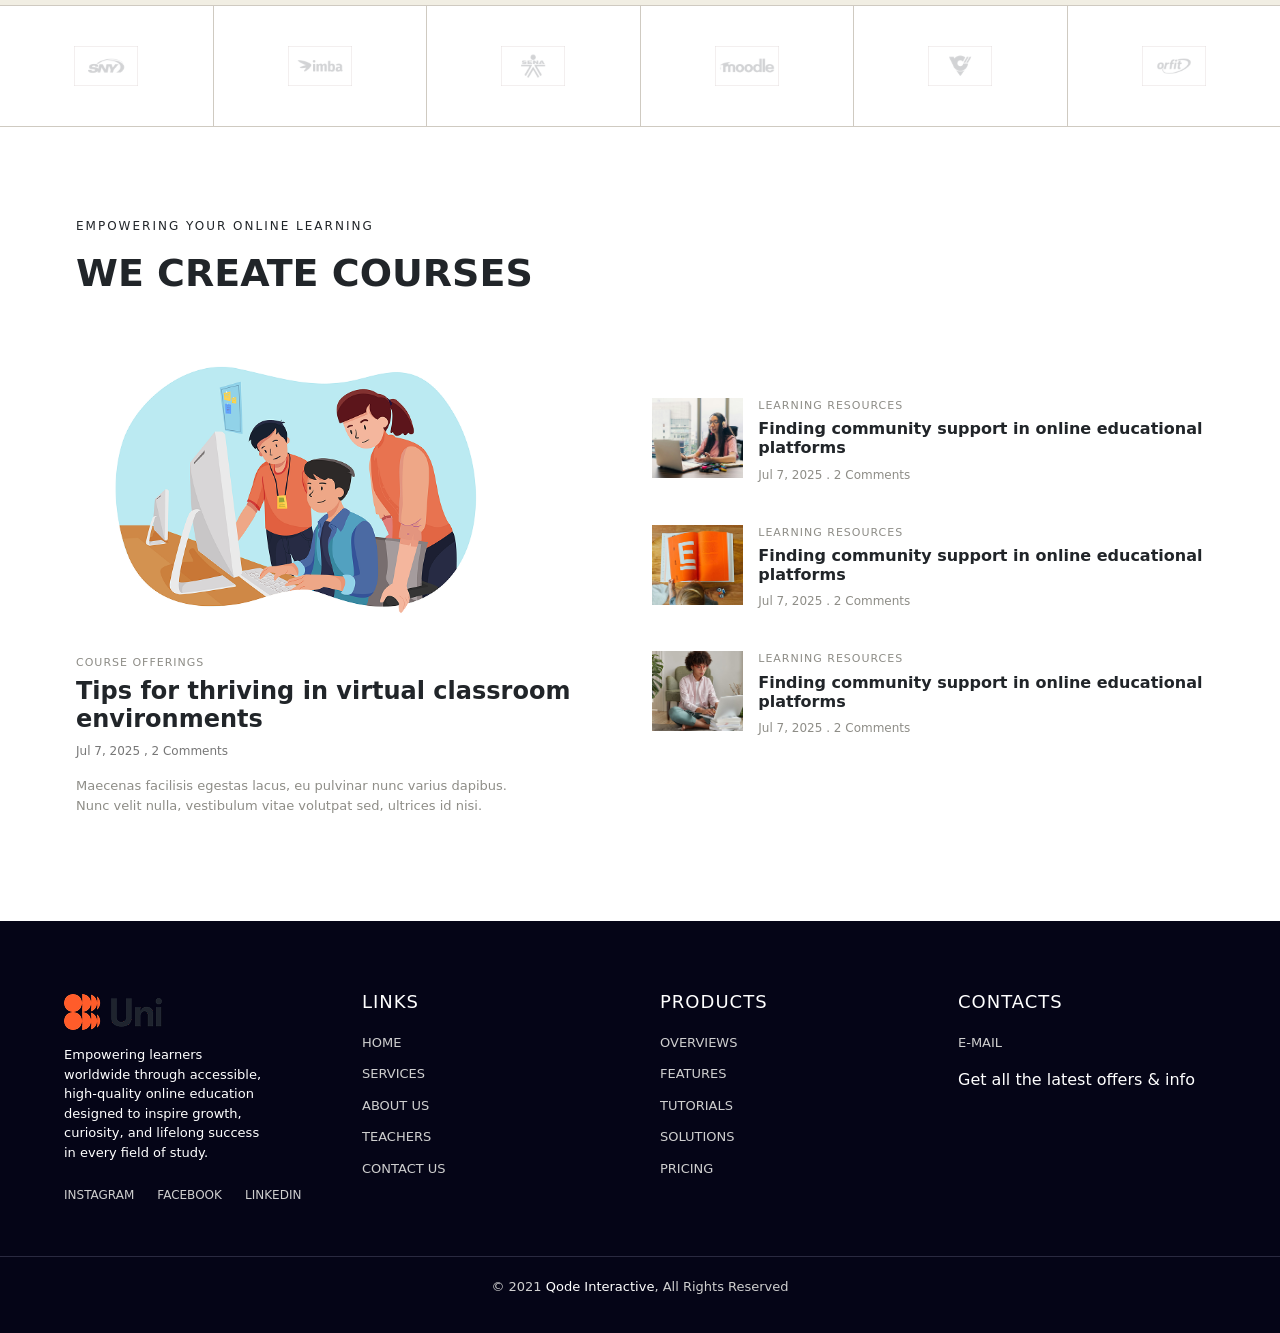
==== commit f371a98c: "first commit" ====
--- a/index.html
+++ b/index.html
@@ -1,144 +1,133 @@
 <!doctype html>
 <html lang="en">
-  <head>
-    <meta charset="UTF-8" />
-    <meta name="viewport" content="width=device-width, initial-scale=1.0" />
-    <title>Uni Website</title>
-
-
-    <link
-      href="https://cdn.jsdelivr.net/npm/bootstrap@5.3.8/dist/css/bootstrap.min.css"
-      rel="stylesheet"
-      integrity="sha384-sRIl4kxILFvY47J16cr9ZwB07vP4J8+LH7qKQnuqkuIAvNWLzeN8tE5YBujZqJLB"
-      crossorigin="anonymous"
-    />
-
-
-    <link rel="stylesheet" href="./style.css" />
-  </head>
-  <body>
-  
-    <nav class="navbar navbar-expand-lg">
-      <div class="container">
-      
-        <a class="navbar-brand" href="#">
-          <div class="logo"><img src="./images/LOGO (1).png"></div>
-        </a>
-
-        
-        <button
-          class="navbar-toggler"
-          type="button"
-          data-bs-toggle="collapse"
-          data-bs-target="#navbarNav"
-        >
-          <span class="navbar-toggler-icon"></span>
-        </button>
-
-        
-        <div
-          class="collapse navbar-collapse justify-content-center"
-          id="navbarNav"
-        >
-          <ul class="navbar-nav">
-            <li class="nav-item">
-              <a class="nav-link active" href="./index.html">HOME</a>
-            </li>
-            <li class="nav-item">
-              <a class="nav-link" href="./index2.html">ABOUT US</a>
-            </li>
-            <li class="nav-item">
-              <a class="nav-link" href="./index3.html">COURSES</a>
-            </li>
-            <li class="nav-item">
-              <a class="nav-link" href="./index4.html">INSTRUCTORS</a>
-            </li>
-            <li class="nav-item">
-              <a class="nav-link" href="./index5.html">CONTACT US</a>
-            </li>
-          </ul>
-        </div>
-
-  
-        <a href="#" class="btn btn-orange">Get in Touch</a>
-      </div>
-    </nav>
-
-  
-    <section class="hero">
-      <div class="container">
-        <div class="row align-items-center">
-          <div class="col-lg-6">
-            <h1>Empowering <br />the world <br />together</h1>
-
-            <p>
-              At Uni, we believe in making quality education accessible to
-              everyone, fostering a community of lifelong learners
-            </p>
-
-            <div class="count">4K+</div>
-
-            <div class="students">
-              <img src="./images/student 1.png" />
-              <img src="./images/student 2.png" />
-              <img src="./images/student 3.png" />
-              <span>Transforming education through innovation!</span>
-            </div>
-          </div>
-        </div>
-      </div>
-    </section>
-    
+<head>
+<meta charset="UTF-8" />
+<meta name="viewport" content="width=device-width, initial-scale=1.0" />
+<title>Uni Website</title>
+
+<link href="https://cdn.jsdelivr.net/npm/bootstrap@5.3.8/dist/css/bootstrap.min.css" rel="stylesheet">
+
+<!-- AOS Animation -->
+<link href="https://unpkg.com/aos@2.3.4/dist/aos.css" rel="stylesheet">
+
+<link rel="stylesheet" href="./style.css" />
+</head>
+
+<body>
+
+<!-- ================= NAVBAR ================= -->
+<nav class="navbar navbar-expand-lg fixed-top shadow-sm">
+  <div class="container">
+
+    <a class="navbar-brand" href="#">
+      <img src="./images/LOGO (1).png" class="logo-img">
+    </a>
+
+    <!-- Mobile Toggle -->
+    <button class="navbar-toggler ms-auto" type="button"
+      data-bs-toggle="offcanvas"
+      data-bs-target="#mobileMenu">
+      <span class="navbar-toggler-icon"></span>
+    </button>
+
+    <!-- Desktop Menu -->
+    <div class="collapse navbar-collapse d-none d-lg-flex justify-content-center">
+      <ul class="navbar-nav">
+        <li class="nav-item"><a class="nav-link active" href="#">HOME</a></li>
+        <li class="nav-item"><a class="nav-link" href="#">ABOUT US</a></li>
+        <li class="nav-item"><a class="nav-link" href="#">COURSES</a></li>
+        <li class="nav-item"><a class="nav-link" href="#">INSTRUCTORS</a></li>
+        <li class="nav-item"><a class="nav-link" href="#">CONTACT US</a></li>
+      </ul>
+    </div>
+
+    <a href="#" class="btn btn-orange d-none d-lg-inline">Get in Touch</a>
+  </div>
+</nav>
+
+<!-- Offcanvas -->
+<div class="offcanvas offcanvas-end" tabindex="-1" id="mobileMenu">
+  <div class="offcanvas-header">
+    <h5>Menu</h5>
+    <button class="btn-close" data-bs-dismiss="offcanvas"></button>
+  </div>
+  <div class="offcanvas-body">
+    <ul class="navbar-nav">
+      <li class="nav-item"><a class="nav-link" href="#">HOME</a></li>
+      <li class="nav-item"><a class="nav-link" href="#">ABOUT US</a></li>
+      <li class="nav-item"><a class="nav-link" href="#">COURSES</a></li>
+      <li class="nav-item"><a class="nav-link" href="#">INSTRUCTORS</a></li>
+      <li class="nav-item"><a class="nav-link" href="#">CONTACT US</a></li>
+    </ul>
+  </div>
+</div>
+
+<!-- HERO -->
+<section class="hero">
+  <div class="container">
+    <div class="row align-items-center">
+      <div class="col-lg-6" data-aos="fade-right">
+        <h1>Empowering <br>the world <br>together</h1>
+        <p>At Uni, we believe in making quality education accessible to everyone.</p>
+        <div class="count">4K+</div>
+        <div class="students">
+          <img src="./images/student 1.png" />
+          <img src="./images/student 2.png" />
+          <img src="./images/student 3.png" />
+          <span>Transforming education through innovation!</span>
+        </div>
+      </div>
+    </div>
+  </div>
+</section>
+
+<!-- LEARN SECTION -->
 <section class="learn-section">
   <div class="container text-center">
-
     <p class="learn-subtitle">EMPOWERING LEARNERS</p>
     <h2 class="learn-title">Learn Your Way</h2>
 
     <div class="row justify-content-center learn-row">
 
-
-      <div class="col-lg-3 col-md-6">
+      <div class="col-lg-3 col-md-6" data-aos="zoom-in">
         <div class="learn-card">
           <img src="./images/globe.png">
           <h5>Global Reach</h5>
-          <p>Connect beyond borders with diverse cultures</p>
-        </div>
-      </div>
-
-    
-      <div class="col-lg-3 col-md-6">
+          <p>Connect beyond borders</p>
+        </div>
+      </div>
+
+      <div class="col-lg-3 col-md-6" data-aos="zoom-in">
         <div class="learn-card">
           <img src="./images/data 2.png">
-          <h5>Video lessons</h5>
-          <p>Engaging videos to boost your learning</p>
-        </div>
-      </div>
-
-    
-      <div class="col-lg-3 col-md-6">
+          <h5>Video Lessons</h5>
+          <p>Engaging videos</p>
+        </div>
+      </div>
+
+      <div class="col-lg-3 col-md-6" data-aos="zoom-in">
         <div class="learn-card">
           <img src="./images/data 2 (1).png">
           <h5>Language Meet</h5>
-          <p>Practice live language skills with global peers</p>
-        </div>
-      </div>
-
-    
-      <div class="col-lg-3 col-md-6">
+          <p>Practice live skills</p>
+        </div>
+      </div>
+
+      <div class="col-lg-3 col-md-6" data-aos="zoom-in">
         <div class="learn-card">
           <img src="./images/data 2 (2).png">
           <h5>Audio Book</h5>
-          <p>Listen to rich narrations and stories</p>
-        </div>
-      </div>
-
-    </div>
-
-    <button class="btn more-btn">More Seervices</button>
-
-  </div>
-</section>
+          <p>Listen anytime</p>
+        </div>
+      </div>
+
+    </div>
+
+    <button class="btn more-btn">More Services</button>
+  </div>
+</section>
+
+
 
 
 
@@ -509,10 +498,15 @@
 
 
     
-    <script
-      src="https://cdn.jsdelivr.net/npm/bootstrap@5.3.8/dist/js/bootstrap.bundle.min.js"
-      integrity="sha384-FKyoEForCGlyvwx9Hj09JcYn3nv7wiPVlz7YYwJrWVcXK/BmnVDxM+D2scQbITxI"
-      crossorigin="anonymous"
-    ></script>
-  </body>
+<script src="https://cdn.jsdelivr.net/npm/bootstrap@5.3.8/dist/js/bootstrap.bundle.min.js"></script>
+<script src="https://unpkg.com/aos@2.3.4/dist/aos.js"></script>
+<script>
+AOS.init({
+  duration:1000,
+  once:true
+});
+</script>
+
+</body>
 </html>
+
--- a/style.css
+++ b/style.css
@@ -109,7 +109,44 @@
   margin-left:10px;
   color:#fff;
 }
-
+/* ===== NAVBAR FIX ===== */
+.logo-img{
+  height:42px;
+}
+
+body{
+  padding-top:95px;
+}
+
+/* ===== BUTTON HOVER EFFECTS ===== */
+.btn-orange,
+.start-btn,
+.more-btn,
+.black-btn,
+.get-btn{
+  transition:0.3s;
+}
+
+.btn-orange:hover,
+.start-btn:hover,
+.more-btn:hover,
+.black-btn:hover,
+.get-btn:hover{
+  transform:translateY(-3px);
+  box-shadow:0 10px 20px rgba(0,0,0,0.2);
+}
+
+/* ===== CARD HOVER ===== */
+.learn-card,
+.course-card{
+  transition:0.3s;
+}
+
+.learn-card:hover,
+.course-card:hover{
+  transform:translateY(-8px);
+  box-shadow:0 15px 25px rgba(0,0,0,0.1);
+}
 
 @media(max-width:992px){
 
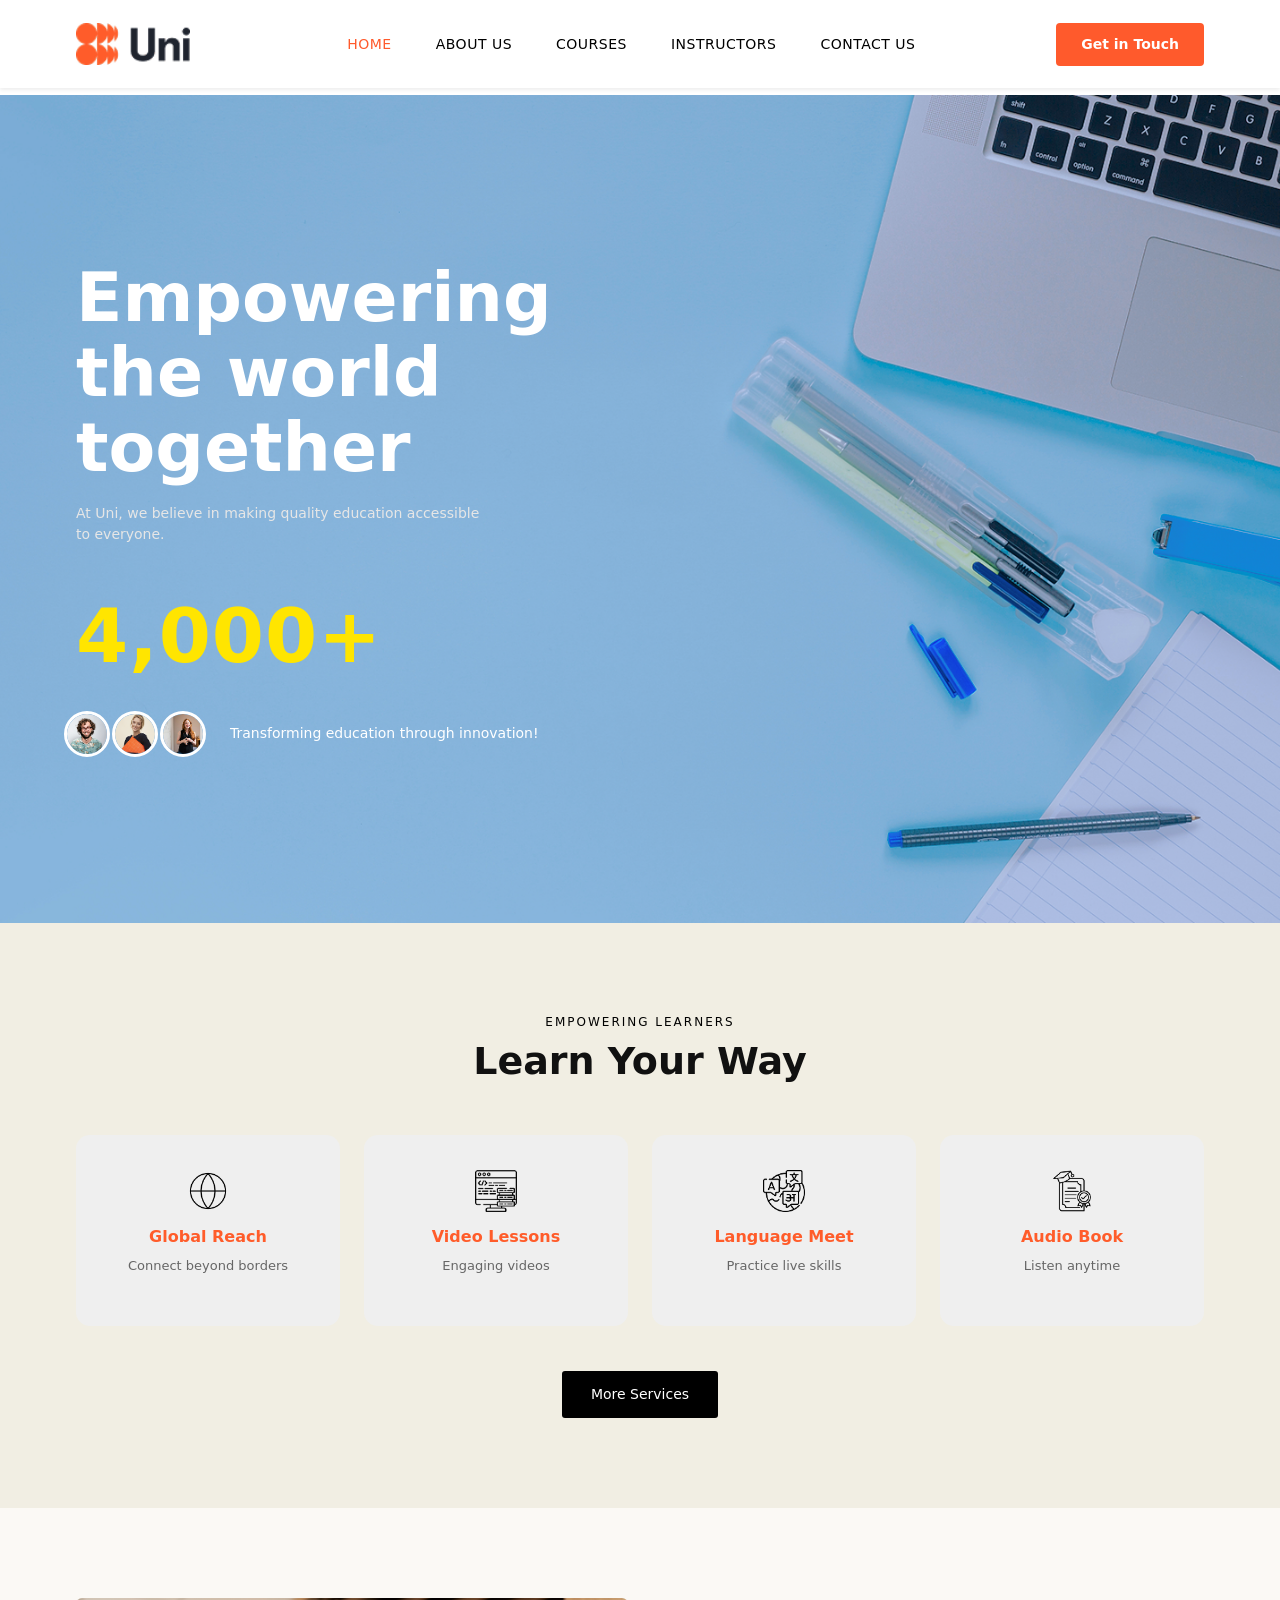
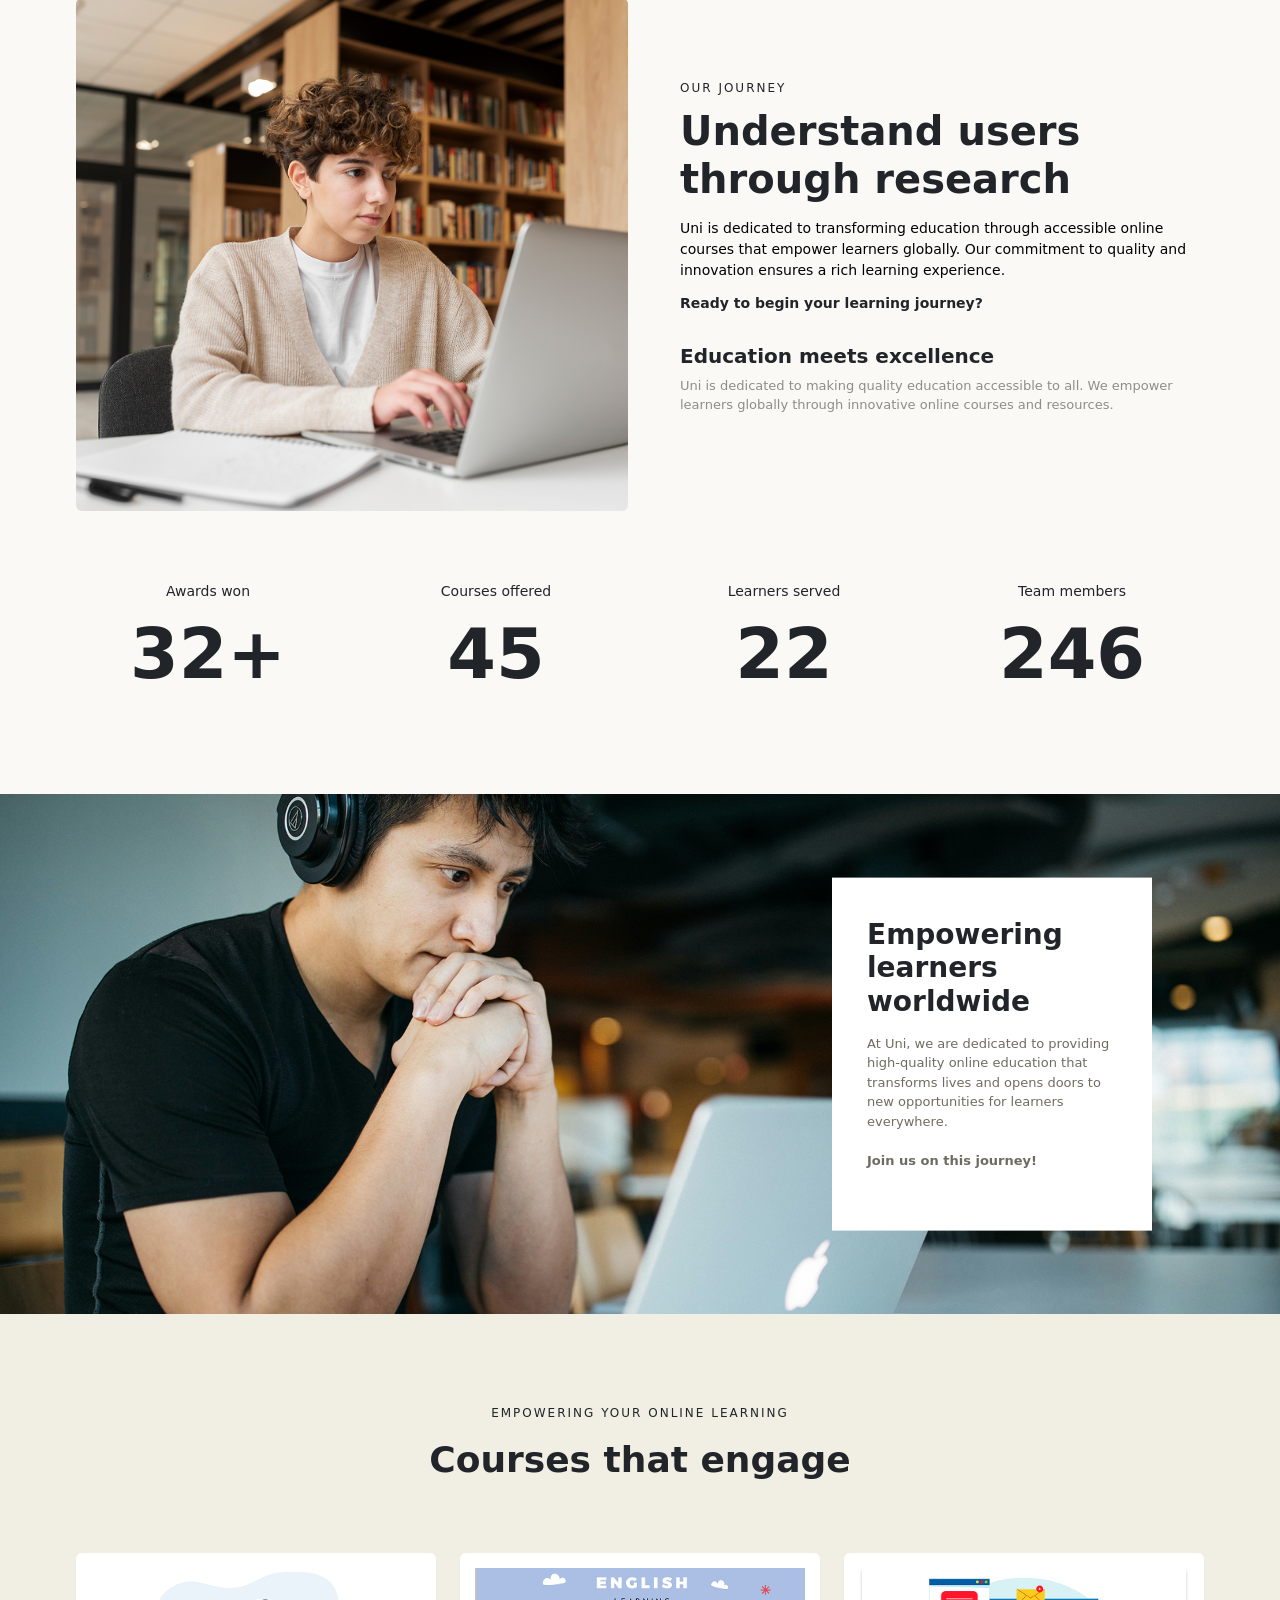
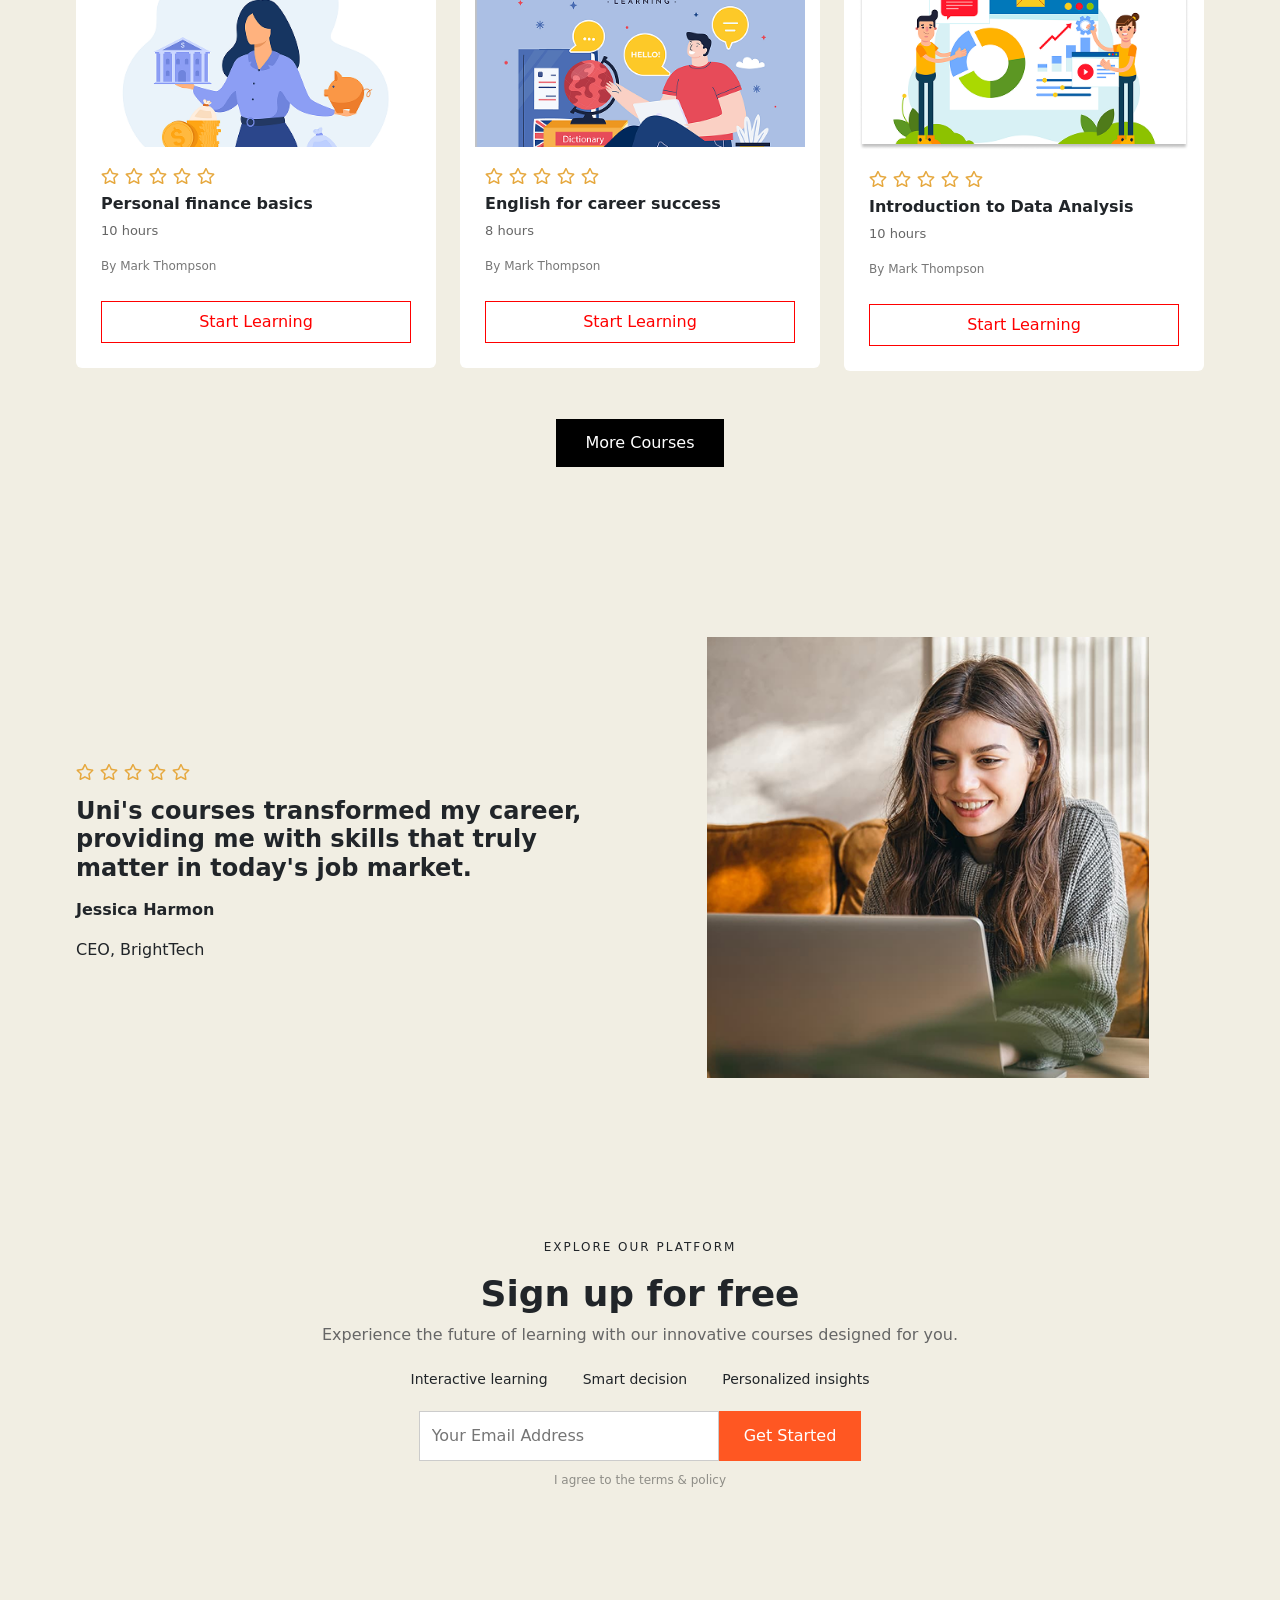
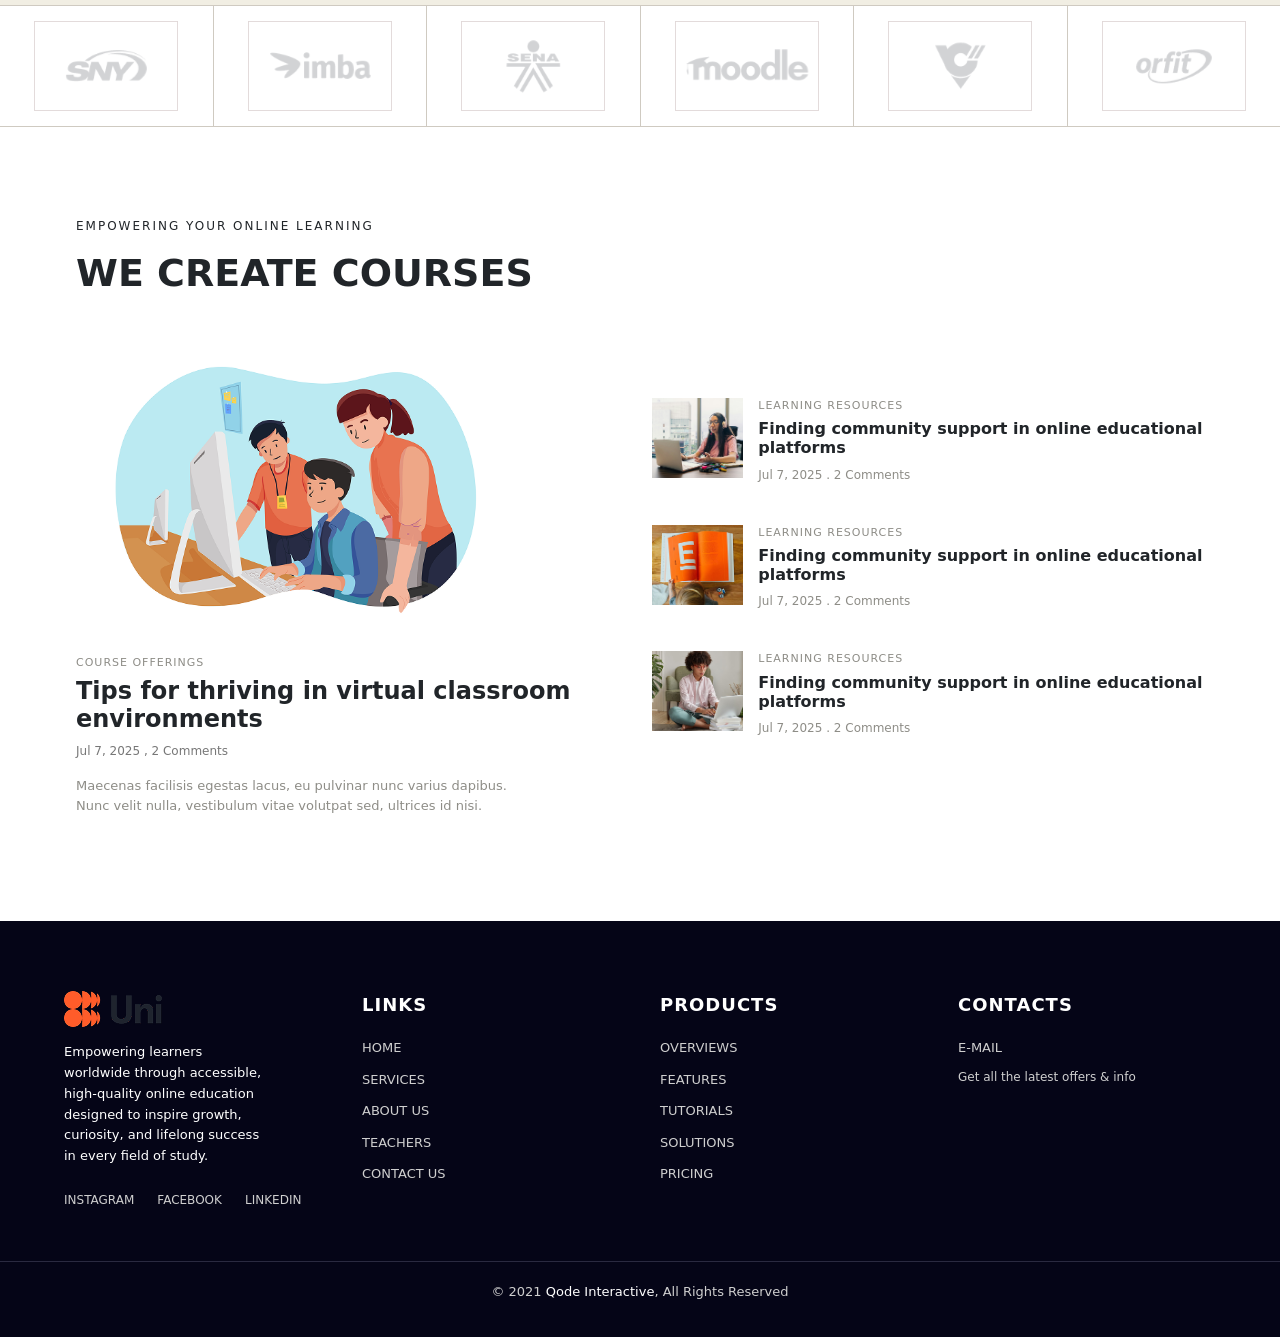
==== commit 57eb6cd7: "updated again" ====
--- a/index.html
+++ b/index.html
@@ -7,37 +7,68 @@
 
 <link href="https://cdn.jsdelivr.net/npm/bootstrap@5.3.8/dist/css/bootstrap.min.css" rel="stylesheet">
 
-<!-- AOS Animation -->
+
 <link href="https://unpkg.com/aos@2.3.4/dist/aos.css" rel="stylesheet">
 
 <link rel="stylesheet" href="./style.css" />
 </head>
 
+
+
+<script>
+document.addEventListener("DOMContentLoaded", () => {
+
+  const counter = document.querySelector("#counter");
+  const target = +counter.getAttribute("data-target");
+
+  let current = 0;
+  const duration = 2000; 
+  const startTime = performance.now();
+
+  function animateCounter(timestamp) {
+    const progress = timestamp - startTime;
+    const increment = Math.min(progress / duration, 1);
+
+    current = Math.floor(increment * target);
+    counter.innerText = current.toLocaleString();
+
+    if (increment < 1) {
+      requestAnimationFrame(animateCounter);
+    } else {
+      counter.innerText = target.toLocaleString();
+    }
+  }
+
+  requestAnimationFrame(animateCounter);
+
+});
+</script>
+
 <body>
 
-<!-- ================= NAVBAR ================= -->
+
 <nav class="navbar navbar-expand-lg fixed-top shadow-sm">
   <div class="container">
 
-    <a class="navbar-brand" href="#">
+    <a class="navbar-brand" href="index.html">
       <img src="./images/LOGO (1).png" class="logo-img">
     </a>
 
-    <!-- Mobile Toggle -->
+ 
     <button class="navbar-toggler ms-auto" type="button"
       data-bs-toggle="offcanvas"
       data-bs-target="#mobileMenu">
       <span class="navbar-toggler-icon"></span>
     </button>
 
-    <!-- Desktop Menu -->
+    
     <div class="collapse navbar-collapse d-none d-lg-flex justify-content-center">
       <ul class="navbar-nav">
         <li class="nav-item"><a class="nav-link active" href="#">HOME</a></li>
-        <li class="nav-item"><a class="nav-link" href="#">ABOUT US</a></li>
-        <li class="nav-item"><a class="nav-link" href="#">COURSES</a></li>
-        <li class="nav-item"><a class="nav-link" href="#">INSTRUCTORS</a></li>
-        <li class="nav-item"><a class="nav-link" href="#">CONTACT US</a></li>
+        <li class="nav-item"><a class="nav-link" href="./index2.html">ABOUT US</a></li>
+        <li class="nav-item"><a class="nav-link" href="./index3.html">COURSES</a></li>
+        <li class="nav-item"><a class="nav-link" href="./index4.html">INSTRUCTORS</a></li>
+        <li class="nav-item"><a class="nav-link" href="./index5.html">CONTACT US</a></li>
       </ul>
     </div>
 
@@ -45,7 +76,7 @@
   </div>
 </nav>
 
-<!-- Offcanvas -->
+
 <div class="offcanvas offcanvas-end" tabindex="-1" id="mobileMenu">
   <div class="offcanvas-header">
     <h5>Menu</h5>
@@ -62,14 +93,20 @@
   </div>
 </div>
 
-<!-- HERO -->
+
+
 <section class="hero">
   <div class="container">
     <div class="row align-items-center">
       <div class="col-lg-6" data-aos="fade-right">
         <h1>Empowering <br>the world <br>together</h1>
         <p>At Uni, we believe in making quality education accessible to everyone.</p>
-        <div class="count">4K+</div>
+
+        
+        <div class="count">
+          <span id="counter" data-target="4000">0</span>+
+        </div>
+
         <div class="students">
           <img src="./images/student 1.png" />
           <img src="./images/student 2.png" />
@@ -81,7 +118,7 @@
   </div>
 </section>
 
-<!-- LEARN SECTION -->
+
 <section class="learn-section">
   <div class="container text-center">
     <p class="learn-subtitle">EMPOWERING LEARNERS</p>
@@ -438,7 +475,12 @@
 
     
     <div class="footer-col footer-about">
-      <h2 class="logo"><img src="./images/LOGO (1).png"></h2>
+      <div class="logo" >
+        <a class="navbar-brand" href="index.html">
+             <img src="./images/LOGO (1).png" alt="logo">
+        </a>
+      </div>
+
       <p>
         Empowering learners worldwide through accessible, high-quality online education
         designed to inspire growth, curiosity, and lifelong success in every field of study.
@@ -451,9 +493,9 @@
       </div>
     </div>
 
-    
+   
     <div class="footer-col">
-      <h3>LINKS</h3>
+      <div class="footer-title">LINKS</div>
       <nav class="footer-nav">
         <a href="#">HOME</a>
         <a href="#">SERVICES</a>
@@ -463,9 +505,9 @@
       </nav>
     </div>
 
-
+   
     <div class="footer-col">
-      <h3>PRODUCTS</h3>
+      <div class="footer-title">PRODUCTS</div>
       <nav class="footer-nav">
         <a href="#">OVERVIEWS</a>
         <a href="#">FEATURES</a>
@@ -477,16 +519,18 @@
 
     
     <div class="footer-col">
-      <h3>CONTACTS</h3>
+      <div class="footer-title">CONTACTS</div>
       <nav class="footer-nav">
         <a href="#">E-MAIL</a>
       </nav>
-      <p class="subscribe"></p> Get all the latest offers & info</p>
-    </div>
-
-  </div>
-
-  
+
+      <p class="subscribe">
+        Get all the latest offers & info
+      </p>
+    </div>
+
+  </div>
+
   <div class="footer-bottom">
     <p>© 2021 <a href="#">Qode Interactive</a>, All Rights Reserved</p>
   </div>
--- a/style.css
+++ b/style.css
@@ -81,13 +81,25 @@
 }
 
 
+
 .count{
   font-size:75px;
   font-weight:700;
   color:#ffe500;
   margin-top:35px;
-}
-
+  letter-spacing:1px;
+  display:flex;
+  align-items:center;
+}
+
+.count span{
+  display:inline-block;
+  min-width:120px;
+}
+
+.count span{
+  transition:all 0.3s ease;
+}
 
 .students{
   display:flex;
@@ -109,7 +121,7 @@
   margin-left:10px;
   color:#fff;
 }
-/* ===== NAVBAR FIX ===== */
+
 .logo-img{
   height:42px;
 }
@@ -118,7 +130,7 @@
   padding-top:95px;
 }
 
-/* ===== BUTTON HOVER EFFECTS ===== */
+
 .btn-orange,
 .start-btn,
 .more-btn,
@@ -136,7 +148,7 @@
   box-shadow:0 10px 20px rgba(0,0,0,0.2);
 }
 
-/* ===== CARD HOVER ===== */
+
 .learn-card,
 .course-card{
   transition:0.3s;
@@ -487,44 +499,75 @@
 }
 
 
-@media(max-width:992px){
-
-  .empower-img{
-    height:450px;
-  }
-
-  .empower-card{
-    right:5%;
-    width:300px;
-  }
-}
-
-@media(max-width:768px){
+
+@media (max-width: 768px) {
+  .empower-img {
+    height: 400px;
+  }
+
+  .empower-card {
+    width: 85%;
+    margin-top: -100px;
+    padding: 25px 20px;
+  }
+
+  .empower-card h3 {
+    font-size: 22px;
+  }
+
+  .empower-card p {
+    font-size: 13px;
+  }
+
+  .empower-join {
+    font-size: 15px;
+  }
+}
+
+
+@media (max-width: 992px){
+
+  .empower-section{
+    display:flex;
+    flex-direction:column;
+  }
 
   .empower-img{
     height:420px;
   }
 
   .empower-card{
-    position:static;
+    top:auto;
+    right:auto;
     transform:none;
-    width:90%;
-    margin: -80px auto 0;
-    text-align:center;
-  }
-}
-
-@media(max-width:480px){
+    width:85%;
+    margin:-80px auto 30px;
+    padding:30px 25px;
+    box-shadow:0 10px 25px rgba(0,0,0,0.08);
+  }
+}
+
+
+@media (max-width: 576px){
+
+  .empower-img{
+    height:300px;
+  }
 
   .empower-card{
-    padding:30px 20px;
+    width:92%;
+    margin:-60px auto 25px;
+    padding:22px 18px;
   }
 
   .empower-card h3{
     font-size:22px;
   }
-}
-
+
+  .empower-card p{
+    font-size:13px;
+  }
+}
 
 
 
@@ -822,14 +865,13 @@
 }
 
 
+
 .logo-box img{
-  width:100%;          
-  max-width:120px;     
-  max-height:40px;
+  width:100%;
+  max-width:220px;
+  max-height:90px;
   object-fit:contain;
-  
-}
-
+}
 .logo-box img:hover{
   opacity:0.8;
 }
@@ -975,6 +1017,11 @@
     height:150px;
   }
 }
+
+
+
+
+
 
 
 
@@ -999,24 +1046,45 @@
   min-width:180px;
 }
 
+
 .logo{
   color:#ffd400;
   margin-bottom:15px;
 }
+
 
 .footer-about p{
   font-size:13px;
   color:#FFFFFF;
   width:80%;
-}
-
-
-.footer-col h3{
+  line-height:1.6;
+}
+
+
+.footer-title{
   margin-bottom:20px;
   font-size:18px;
   letter-spacing:1px;
-}
-
+  font-weight:600;
+  color:#fff;
+  position:relative;
+}
+
+
+.footer-title::after{
+  content:"";
+  width:0;
+  height:2px;
+  background:#ffd400;
+  position:absolute;
+  left:0;
+  bottom:-6px;
+  transition:0.3s ease;
+}
+
+.footer-title:hover::after{
+  width:40px;
+}
 
 .footer-nav{
   display:flex;
@@ -1028,11 +1096,28 @@
   text-decoration:none;
   color:#cfcfcf;
   font-size:13px;
-  transition:0.3s;
+  transition:all 0.3s ease;
+  position:relative;
 }
 
 .footer-nav a:hover{
   color:#fff;
+  padding-left:6px;
+}
+
+.footer-nav a::after{
+  content:"";
+  position:absolute;
+  left:0;
+  bottom:-2px;
+  width:0;
+  height:1px;
+  background:#ffd400;
+  transition:0.3s;
+}
+
+.footer-nav a:hover::after{
+  width:100%;
 }
 
 .social-links{
@@ -1044,19 +1129,20 @@
   font-size:12px;
   color:#cfcfcf;
   text-decoration:none;
+  transition:all 0.3s ease;
+  display:inline-block;
 }
 
 .social-links a:hover{
-  color:#fff;
-}
-
+  color:#ffd400;
+  transform:translateY(-3px);
+}
 
 .subscribe{
   font-size:12px;
   color:#cfcfcf;
   margin-top:10px;
 }
-
 
 .footer-bottom{
   border-top:1px solid #2a2a40;
@@ -1073,8 +1159,13 @@
 .footer-bottom a{
   color:#fff;
   text-decoration:none;
-}
-
+  transition:0.3s;
+}
+
+.footer-bottom a:hover{
+  color:#ffd400;
+  text-decoration:underline;
+}
 
 @media (max-width:1200px){
 
